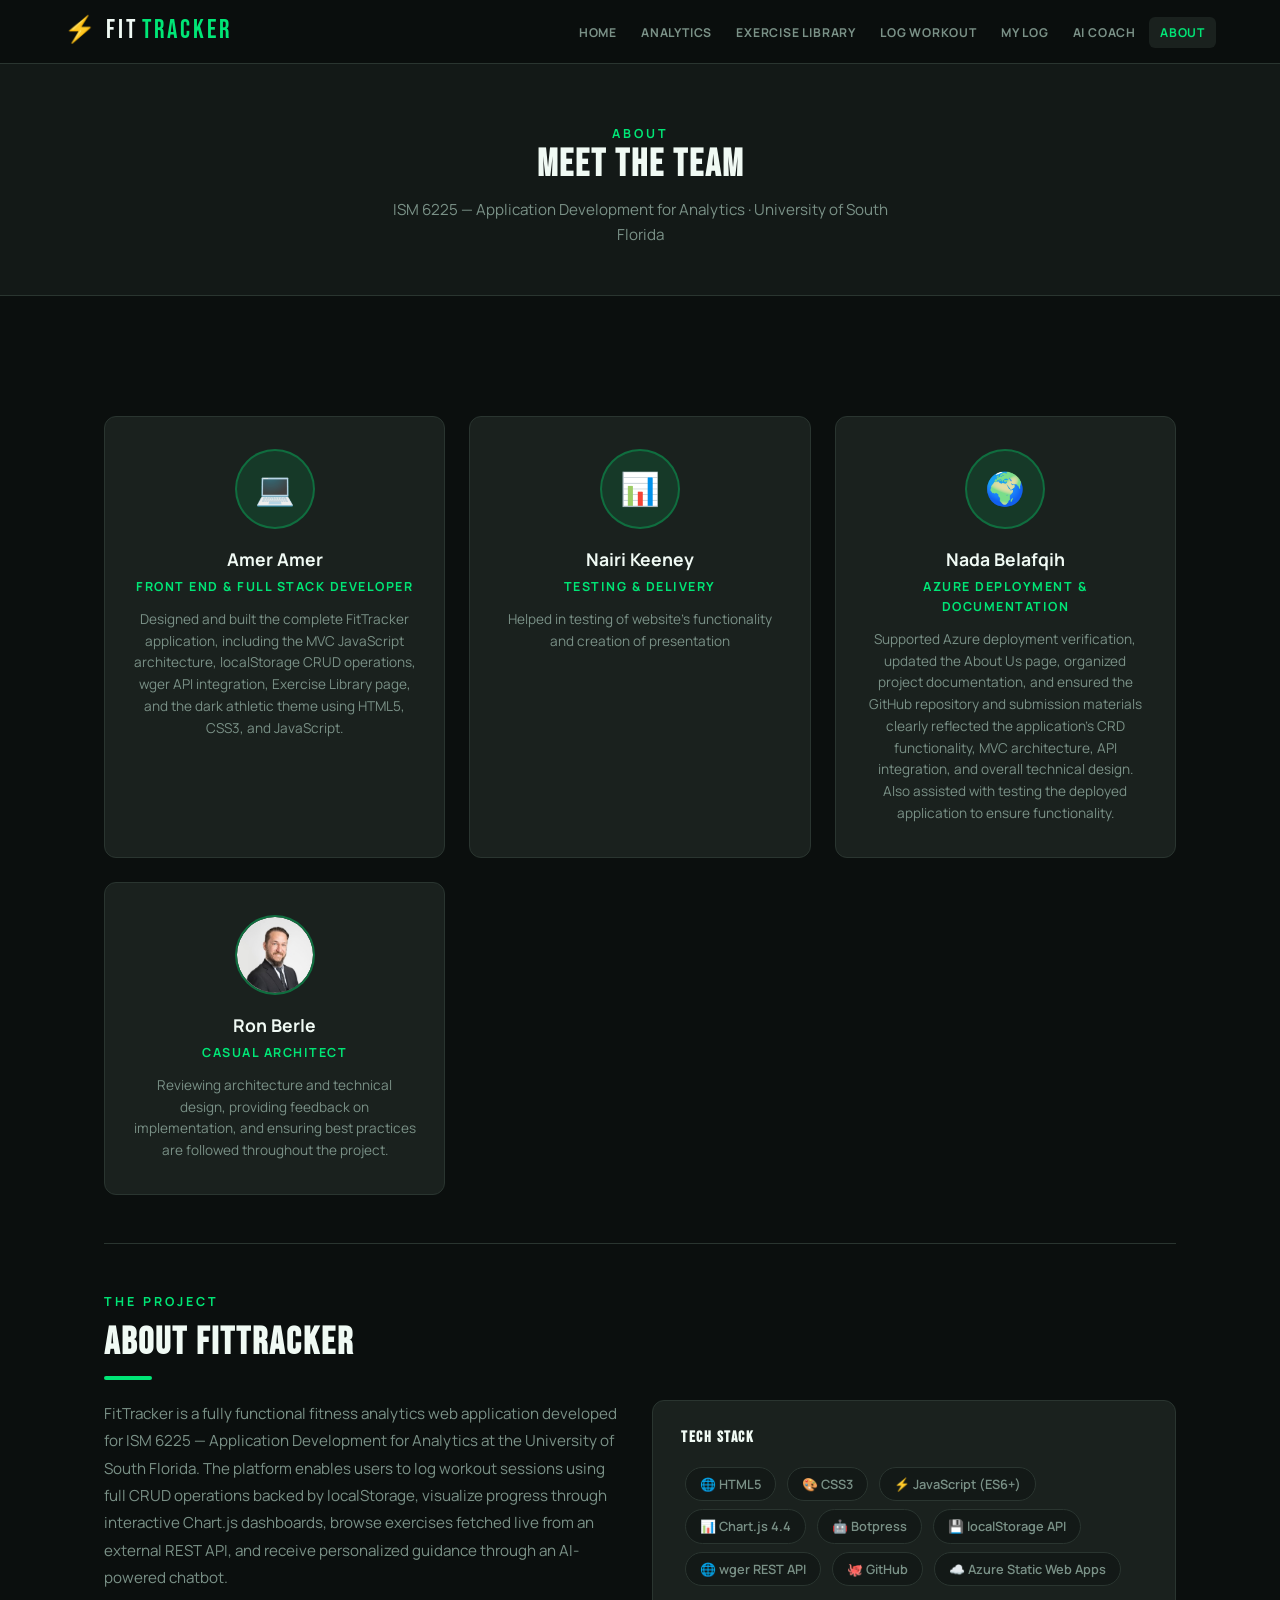
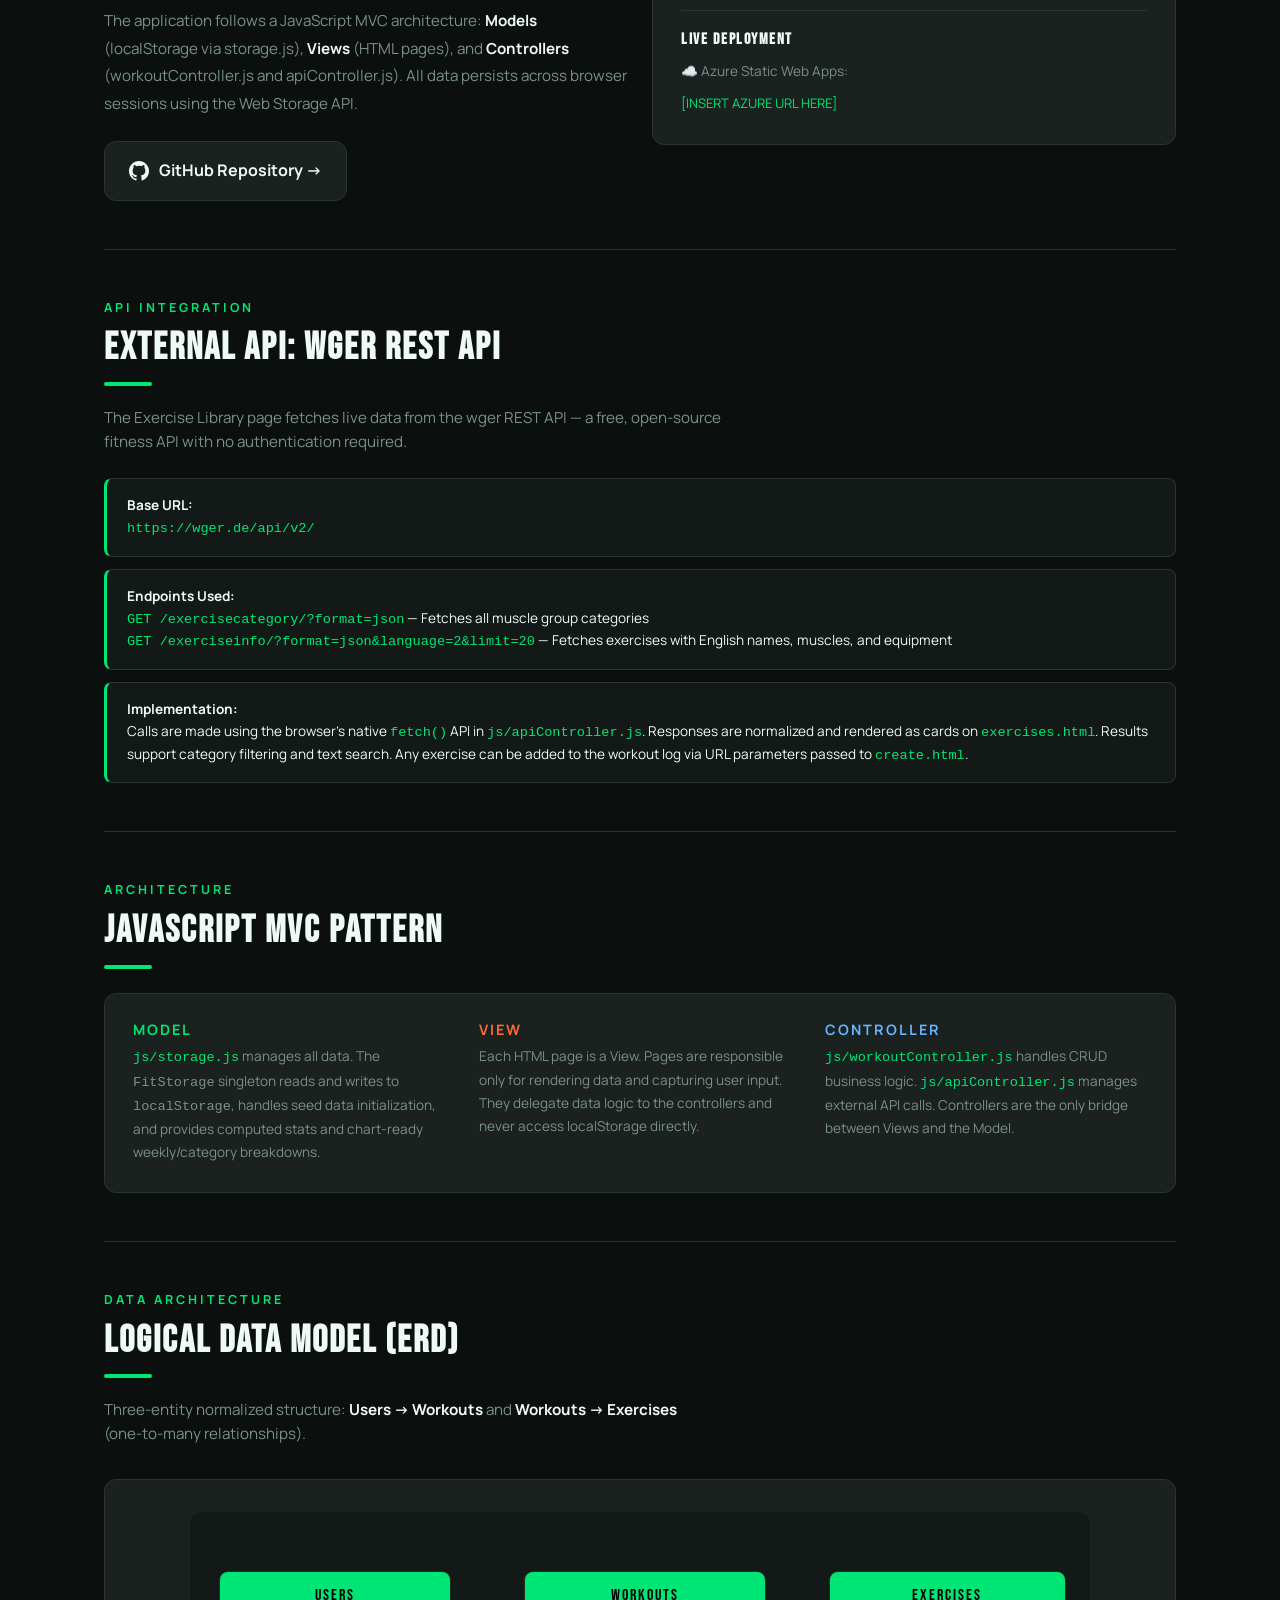
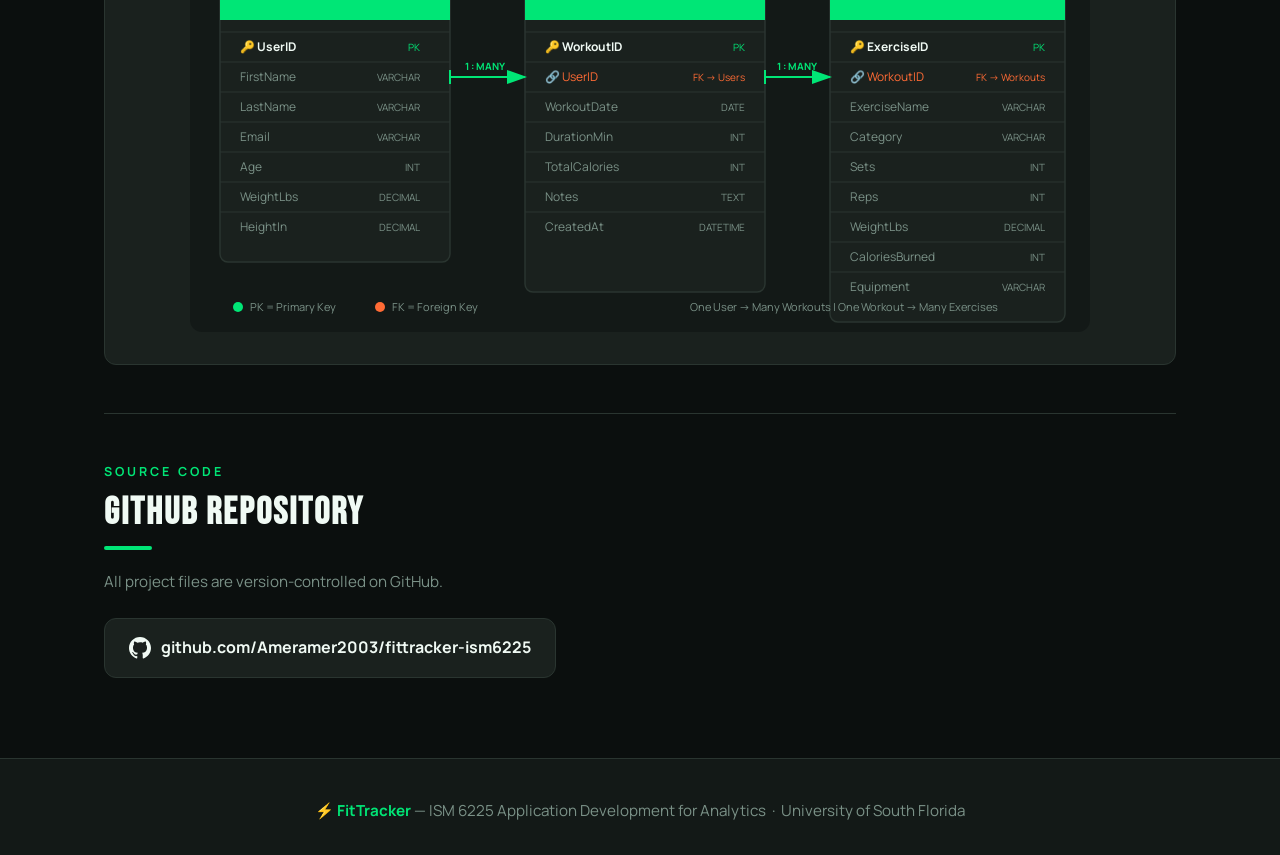
==== fittracker-final/about.html @ ed1be9b3 "Updated team member name and role in About" ====
<!DOCTYPE html>
<html lang="en">
<head>
  <meta charset="UTF-8" />
  <meta name="viewport" content="width=device-width, initial-scale=1.0" />
  <title>FitTracker &#8212; About Us</title>
  <link rel="stylesheet" href="styles.css" />
  <style>
    .team-grid {
      display: grid; grid-template-columns: repeat(auto-fit, minmax(260px, 1fr));
      gap: 24px; margin-top: 40px;
    }
    .team-card {
      background: var(--card); border: 1px solid var(--border);
      border-radius: var(--radius); padding: 32px 28px; text-align: center; transition: all .25s;
    }
    .team-card:hover { border-color: var(--green-dim); transform: translateY(-4px); box-shadow: var(--glow); }
    .avatar {
      width: 80px; height: 80px; border-radius: 50%;
      background: rgba(0,230,118,.12); border: 2px solid rgba(0,230,118,.3);
      display: flex; align-items: center; justify-content: center;
      font-size: 2rem; margin: 0 auto 16px; overflow: hidden;
    }
    .avatar img {
      width: 100%; height: 100%; object-fit: cover; border-radius: 50%;
    }
    .team-name  { color: var(--white); font-size: 1.1rem; margin-bottom: 4px; font-family: 'Manrope', sans-serif; font-weight: 700; }
    .team-role  { color: var(--green); font-size: 0.78rem; font-weight: 700; letter-spacing: 1.5px; text-transform: uppercase; margin-bottom: 12px; }
    .team-contrib { font-size: 0.85rem; line-height: 1.6; }
    .erd-wrapper {
      background: var(--card); border: 1px solid var(--border);
      border-radius: var(--radius); padding: 32px; overflow-x: auto;
    }
    .tech-chip {
      display: inline-flex; align-items: center; gap: 6px;
      padding: 6px 14px; border-radius: 999px;
      background: var(--bg2); border: 1px solid var(--border);
      font-size: 0.8rem; font-weight: 600; color: var(--muted); margin: 4px;
    }
    .gh-link {
      display: inline-flex; align-items: center; gap: 10px;
      background: var(--card); border: 1px solid var(--border);
      border-radius: var(--radius); padding: 16px 24px;
      color: var(--white); font-weight: 700; transition: all .25s;
    }
    .gh-link:hover { border-color: var(--green); color: var(--green); box-shadow: var(--glow); }
    .api-box {
      background: var(--bg2); border: 1px solid var(--border);
      border-left: 3px solid var(--green); border-radius: 8px; padding: 16px 20px;
      margin-bottom: 12px; font-size: 0.85rem;
    }
    .api-box code { color: var(--green); font-family: monospace; }
  </style>
</head>
<body>

<nav class="navbar">
  <a class="nav-brand" href="index.html">&#9889; FIT<span>TRACKER</span></a>
  <button class="hamburger" onclick="toggleNav()" aria-label="Menu">
    <span></span><span></span><span></span>
  </button>
  <ul class="nav-links" id="nav-links">
    <li><a href="index.html">Home</a></li>
    <li><a href="visualizations.html">Analytics</a></li>
    <li><a href="exercises.html">Exercise Library</a></li>
    <li><a href="create.html">Log Workout</a></li>
    <li><a href="read.html">My Log</a></li>
    <li><a href="mybot.html">AI Coach</a></li>
    <li><a href="about.html" class="active">About</a></li>
  </ul>
</nav>

<div class="page-header">
  <p class="section-tag">About</p>
  <h2>Meet the Team</h2>
  <p>ISM 6225 &#8212; Application Development for Analytics &#183; University of South Florida</p>
</div>

<div class="section">

  <!-- ========== TEAM MEMBERS ========== -->
  <!-- UPDATE THESE WITH YOUR REAL TEAM MEMBER NAMES AND ROLES -->
  <div class="team-grid">

    <div class="team-card">
      <div class="avatar">&#128187;</div>
      <div class="team-name">Amer Amer</div>
      <div class="team-role">Front End & Full Stack Developer</div>
      <p class="team-contrib">Designed and built the complete FitTracker application, including the MVC JavaScript architecture, localStorage CRUD operations, wger API integration, Exercise Library page, and the dark athletic theme using HTML5, CSS3, and JavaScript.</p>
    </div>

    <!-- TEAMMATE 2 -- Update name, role, and contribution below -->
    <div class="team-card">
      <div class="avatar">&#128202;</div>
      <div class="team-name">Nairi Keeney</div>
      <div class="team-role">Testing & Delivery</div>
      <p class="team-contrib">Helped in testing of website's functionality and creation of presentation</p>
    </div>

    <!-- TEAMMATE 3 -- Update name, role, and contribution below -->
    <div class="team-card">
      <div class="avatar">&#127757;</div>
      <div class="team-name">Nada Belafqih</div>
      <div class="team-role">Azure Deployment & Documentation</div>
      <p class="team-contrib">Supported Azure deployment verification, updated the About Us page, organized project documentation, and ensured the GitHub repository and submission materials clearly reflected the application's CRD functionality, MVC architecture, API integration, and overall technical design. Also assisted with testing the deployed application to ensure functionality. </p>
    </div>

    <!-- TEAMMATE 4 -- Update name, role, and contribution below -->
    <div class="team-card">
      <div class="avatar"><img src="./images/Ron Profile Pic.jpg" alt="Ron Berle"></div>
      <div class="team-name">Ron Berle</div>
      <div class="team-role">Casual Architect</div>
      <p class="team-contrib">Reviewing architecture and technical design, providing feedback on implementation, and ensuring best practices are followed throughout the project.</p>
    </div>

  </div>

  <hr class="divider" />

  <!-- ========== ABOUT THE PROJECT ========== -->
  <p class="section-tag">The Project</p>
  <h2>About FitTracker</h2>
  <span class="accent-bar"></span>

  <div class="grid-2" style="margin-top:8px;">
    <div>
      <p style="font-size:0.95rem; line-height:1.8; margin-bottom:16px;">
        FitTracker is a fully functional fitness analytics web application developed for ISM 6225 &#8212; Application Development for Analytics at the University of South Florida. The platform enables users to log workout sessions using full CRUD operations backed by localStorage, visualize progress through interactive Chart.js dashboards, browse exercises fetched live from an external REST API, and receive personalized guidance through an AI-powered chatbot.
      </p>
      <p style="font-size:0.95rem; line-height:1.8; margin-bottom:24px;">
        The application follows a JavaScript MVC architecture: <strong style="color:var(--white);">Models</strong> (localStorage via storage.js), <strong style="color:var(--white);">Views</strong> (HTML pages), and <strong style="color:var(--white);">Controllers</strong> (workoutController.js and apiController.js). All data persists across browser sessions using the Web Storage API.
      </p>
      <a href="https://github.com/Ameramer2003/fittracker-ism6225.git" target="_blank" class="gh-link">
        <svg width="20" height="20" fill="currentColor" viewBox="0 0 24 24"><path d="M12 0C5.37 0 0 5.37 0 12c0 5.3 3.438 9.8 8.205 11.387.6.113.82-.258.82-.577 0-.285-.01-1.04-.015-2.04-3.338.726-4.042-1.61-4.042-1.61-.546-1.387-1.333-1.756-1.333-1.756-1.09-.745.083-.729.083-.729 1.205.085 1.84 1.237 1.84 1.237 1.07 1.834 2.807 1.304 3.492.997.108-.775.418-1.305.762-1.604-2.665-.305-5.467-1.334-5.467-5.93 0-1.31.468-2.382 1.236-3.222-.124-.303-.536-1.524.117-3.176 0 0 1.008-.322 3.3 1.23A11.51 11.51 0 0 1 12 5.803c1.02.005 2.047.138 3.006.404 2.29-1.552 3.297-1.23 3.297-1.23.655 1.652.243 2.873.12 3.176.77.84 1.233 1.912 1.233 3.222 0 4.61-2.807 5.624-5.479 5.921.43.372.823 1.102.823 2.222 0 1.604-.015 2.896-.015 3.286 0 .319.216.694.825.576C20.565 21.797 24 17.298 24 12c0-6.63-5.37-12-12-12z"/></svg>
        GitHub Repository &#8594;
      </a>
    </div>
    <div>
      <div class="card">
        <h3 style="color:var(--white); font-size:1rem; margin-bottom:16px;">Tech Stack</h3>
        <div>
          <span class="tech-chip">&#127760; HTML5</span>
          <span class="tech-chip">&#127912; CSS3</span>
          <span class="tech-chip">&#9889; JavaScript (ES6+)</span>
          <span class="tech-chip">&#128202; Chart.js 4.4</span>
          <span class="tech-chip">&#129302; Botpress</span>
          <span class="tech-chip">&#128190; localStorage API</span>
          <span class="tech-chip">&#127760; wger REST API</span>
          <span class="tech-chip">&#128025; GitHub</span>
          <span class="tech-chip">&#9729;&#65039; Azure Static Web Apps</span>
        </div>
        <hr class="divider" style="margin:20px 0;" />
        <h3 style="color:var(--white); font-size:1rem; margin-bottom:12px;">Live Deployment</h3>
        <!-- UPDATE this URL once deployed to Azure -->
        <p style="font-size:0.85rem; margin-bottom:8px;">&#9729;&#65039; Azure Static Web Apps:</p>
        <a href="#" style="font-size:0.82rem; color:var(--green);">[INSERT AZURE URL HERE]</a>
      </div>
    </div>
  </div>

  <hr class="divider" />

  <!-- ========== API INTEGRATION ========== -->
  <p class="section-tag">API Integration</p>
  <h2>External API: wger REST API</h2>
  <span class="accent-bar"></span>
  <p style="margin-bottom:24px; max-width:640px;">The Exercise Library page fetches live data from the wger REST API &#8212; a free, open-source fitness API with no authentication required.</p>

  <div class="api-box">
    <strong style="color:var(--white);">Base URL:</strong><br>
    <code>https://wger.de/api/v2/</code>
  </div>
  <div class="api-box">
    <strong style="color:var(--white);">Endpoints Used:</strong><br>
    <code>GET /exercisecategory/?format=json</code> &#8212; Fetches all muscle group categories<br>
    <code>GET /exerciseinfo/?format=json&amp;language=2&amp;limit=20</code> &#8212; Fetches exercises with English names, muscles, and equipment
  </div>
  <div class="api-box">
    <strong style="color:var(--white);">Implementation:</strong><br>
    Calls are made using the browser's native <code>fetch()</code> API in <code>js/apiController.js</code>. Responses are normalized and rendered as cards on <code>exercises.html</code>. Results support category filtering and text search. Any exercise can be added to the workout log via URL parameters passed to <code>create.html</code>.
  </div>

  <hr class="divider" />

  <!-- ========== MVC ARCHITECTURE ========== -->
  <p class="section-tag">Architecture</p>
  <h2>JavaScript MVC Pattern</h2>
  <span class="accent-bar"></span>
  <div class="card" style="margin-top:24px;">
    <div class="grid-3">
      <div>
        <h3 style="color:var(--green); font-family:'Manrope',sans-serif; font-size:0.9rem; letter-spacing:2px; margin-bottom:8px;">MODEL</h3>
        <p style="font-size:0.85rem; line-height:1.7;"><code style="color:var(--green);">js/storage.js</code> manages all data. The <code>FitStorage</code> singleton reads and writes to <code>localStorage</code>, handles seed data initialization, and provides computed stats and chart-ready weekly/category breakdowns.</p>
      </div>
      <div>
        <h3 style="color:var(--orange); font-family:'Manrope',sans-serif; font-size:0.9rem; letter-spacing:2px; margin-bottom:8px;">VIEW</h3>
        <p style="font-size:0.85rem; line-height:1.7;">Each HTML page is a View. Pages are responsible only for rendering data and capturing user input. They delegate data logic to the controllers and never access localStorage directly.</p>
      </div>
      <div>
        <h3 style="color:#64b4ff; font-family:'Manrope',sans-serif; font-size:0.9rem; letter-spacing:2px; margin-bottom:8px;">CONTROLLER</h3>
        <p style="font-size:0.85rem; line-height:1.7;"><code style="color:var(--green);">js/workoutController.js</code> handles CRUD business logic. <code style="color:var(--green);">js/apiController.js</code> manages external API calls. Controllers are the only bridge between Views and the Model.</p>
      </div>
    </div>
  </div>

  <hr class="divider" />

  <!-- ========== ERD ========== -->
  <p class="section-tag">Data Architecture</p>
  <h2>Logical Data Model (ERD)</h2>
  <span class="accent-bar"></span>
  <p style="margin-bottom:32px; max-width:600px;">Three-entity normalized structure: <strong style="color:var(--white);">Users &#8594; Workouts</strong> and <strong style="color:var(--white);">Workouts &#8594; Exercises</strong> (one-to-many relationships).</p>

  <div class="erd-wrapper">
    <svg viewBox="0 0 900 420" xmlns="http://www.w3.org/2000/svg" style="width:100%; max-width:900px; display:block; margin:0 auto;">
      <defs>
        <marker id="arrow" markerWidth="10" markerHeight="7" refX="9" refY="3.5" orient="auto">
          <polygon points="0 0, 10 3.5, 0 7" fill="#00e676"/>
        </marker>
      </defs>
      <rect width="900" height="420" fill="#131917" rx="12"/>
      <!-- USERS -->
      <rect x="30" y="60" width="230" height="290" fill="#1a211e" stroke="#2a3530" stroke-width="1.5" rx="8"/>
      <rect x="30" y="60" width="230" height="44" fill="#00e676" rx="8"/>
      <rect x="30" y="96" width="230" height="12" fill="#00e676"/>
      <text x="145" y="88" text-anchor="middle" fill="#000" font-family="'Bebas Neue',sans-serif" font-size="16" letter-spacing="2">USERS</text>
      <line x1="30" y1="120" x2="260" y2="120" stroke="#2a3530" stroke-width="1"/>
      <text x="50" y="139" fill="#f0faf4" font-family="Manrope,sans-serif" font-size="12" font-weight="700">&#128273;  UserID</text>
      <text x="230" y="139" text-anchor="end" fill="#00e676" font-family="Manrope,sans-serif" font-size="10">PK</text>
      <line x1="30" y1="150" x2="260" y2="150" stroke="#2a3530" stroke-width="1"/>
      <text x="50" y="169" fill="#7a9187" font-family="Manrope,sans-serif" font-size="12">FirstName</text>
      <text x="230" y="169" text-anchor="end" fill="#7a9187" font-family="Manrope,sans-serif" font-size="10">VARCHAR</text>
      <line x1="30" y1="180" x2="260" y2="180" stroke="#2a3530" stroke-width="1"/>
      <text x="50" y="199" fill="#7a9187" font-family="Manrope,sans-serif" font-size="12">LastName</text>
      <text x="230" y="199" text-anchor="end" fill="#7a9187" font-family="Manrope,sans-serif" font-size="10">VARCHAR</text>
      <line x1="30" y1="210" x2="260" y2="210" stroke="#2a3530" stroke-width="1"/>
      <text x="50" y="229" fill="#7a9187" font-family="Manrope,sans-serif" font-size="12">Email</text>
      <text x="230" y="229" text-anchor="end" fill="#7a9187" font-family="Manrope,sans-serif" font-size="10">VARCHAR</text>
      <line x1="30" y1="240" x2="260" y2="240" stroke="#2a3530" stroke-width="1"/>
      <text x="50" y="259" fill="#7a9187" font-family="Manrope,sans-serif" font-size="12">Age</text>
      <text x="230" y="259" text-anchor="end" fill="#7a9187" font-family="Manrope,sans-serif" font-size="10">INT</text>
      <line x1="30" y1="270" x2="260" y2="270" stroke="#2a3530" stroke-width="1"/>
      <text x="50" y="289" fill="#7a9187" font-family="Manrope,sans-serif" font-size="12">WeightLbs</text>
      <text x="230" y="289" text-anchor="end" fill="#7a9187" font-family="Manrope,sans-serif" font-size="10">DECIMAL</text>
      <line x1="30" y1="300" x2="260" y2="300" stroke="#2a3530" stroke-width="1"/>
      <text x="50" y="319" fill="#7a9187" font-family="Manrope,sans-serif" font-size="12">HeightIn</text>
      <text x="230" y="319" text-anchor="end" fill="#7a9187" font-family="Manrope,sans-serif" font-size="10">DECIMAL</text>
      <!-- WORKOUTS -->
      <rect x="335" y="60" width="240" height="320" fill="#1a211e" stroke="#2a3530" stroke-width="1.5" rx="8"/>
      <rect x="335" y="60" width="240" height="44" fill="#00e676" rx="8"/>
      <rect x="335" y="96" width="240" height="12" fill="#00e676"/>
      <text x="455" y="88" text-anchor="middle" fill="#000" font-family="'Bebas Neue',sans-serif" font-size="16" letter-spacing="2">WORKOUTS</text>
      <line x1="335" y1="120" x2="575" y2="120" stroke="#2a3530" stroke-width="1"/>
      <text x="355" y="139" fill="#f0faf4" font-family="Manrope,sans-serif" font-size="12" font-weight="700">&#128273;  WorkoutID</text>
      <text x="555" y="139" text-anchor="end" fill="#00e676" font-family="Manrope,sans-serif" font-size="10">PK</text>
      <line x1="335" y1="150" x2="575" y2="150" stroke="#2a3530" stroke-width="1"/>
      <text x="355" y="169" fill="#ff6b35" font-family="Manrope,sans-serif" font-size="12">&#128279;  UserID</text>
      <text x="555" y="169" text-anchor="end" fill="#ff6b35" font-family="Manrope,sans-serif" font-size="10">FK -&gt; Users</text>
      <line x1="335" y1="180" x2="575" y2="180" stroke="#2a3530" stroke-width="1"/>
      <text x="355" y="199" fill="#7a9187" font-family="Manrope,sans-serif" font-size="12">WorkoutDate</text>
      <text x="555" y="199" text-anchor="end" fill="#7a9187" font-family="Manrope,sans-serif" font-size="10">DATE</text>
      <line x1="335" y1="210" x2="575" y2="210" stroke="#2a3530" stroke-width="1"/>
      <text x="355" y="229" fill="#7a9187" font-family="Manrope,sans-serif" font-size="12">DurationMin</text>
      <text x="555" y="229" text-anchor="end" fill="#7a9187" font-family="Manrope,sans-serif" font-size="10">INT</text>
      <line x1="335" y1="240" x2="575" y2="240" stroke="#2a3530" stroke-width="1"/>
      <text x="355" y="259" fill="#7a9187" font-family="Manrope,sans-serif" font-size="12">TotalCalories</text>
      <text x="555" y="259" text-anchor="end" fill="#7a9187" font-family="Manrope,sans-serif" font-size="10">INT</text>
      <line x1="335" y1="270" x2="575" y2="270" stroke="#2a3530" stroke-width="1"/>
      <text x="355" y="289" fill="#7a9187" font-family="Manrope,sans-serif" font-size="12">Notes</text>
      <text x="555" y="289" text-anchor="end" fill="#7a9187" font-family="Manrope,sans-serif" font-size="10">TEXT</text>
      <line x1="335" y1="300" x2="575" y2="300" stroke="#2a3530" stroke-width="1"/>
      <text x="355" y="319" fill="#7a9187" font-family="Manrope,sans-serif" font-size="12">CreatedAt</text>
      <text x="555" y="319" text-anchor="end" fill="#7a9187" font-family="Manrope,sans-serif" font-size="10">DATETIME</text>
      <!-- EXERCISES -->
      <rect x="640" y="60" width="235" height="350" fill="#1a211e" stroke="#2a3530" stroke-width="1.5" rx="8"/>
      <rect x="640" y="60" width="235" height="44" fill="#00e676" rx="8"/>
      <rect x="640" y="96" width="235" height="12" fill="#00e676"/>
      <text x="757" y="88" text-anchor="middle" fill="#000" font-family="'Bebas Neue',sans-serif" font-size="16" letter-spacing="2">EXERCISES</text>
      <line x1="640" y1="120" x2="875" y2="120" stroke="#2a3530" stroke-width="1"/>
      <text x="660" y="139" fill="#f0faf4" font-family="Manrope,sans-serif" font-size="12" font-weight="700">&#128273;  ExerciseID</text>
      <text x="855" y="139" text-anchor="end" fill="#00e676" font-family="Manrope,sans-serif" font-size="10">PK</text>
      <line x1="640" y1="150" x2="875" y2="150" stroke="#2a3530" stroke-width="1"/>
      <text x="660" y="169" fill="#ff6b35" font-family="Manrope,sans-serif" font-size="12">&#128279;  WorkoutID</text>
      <text x="855" y="169" text-anchor="end" fill="#ff6b35" font-family="Manrope,sans-serif" font-size="10">FK -&gt; Workouts</text>
      <line x1="640" y1="180" x2="875" y2="180" stroke="#2a3530" stroke-width="1"/>
      <text x="660" y="199" fill="#7a9187" font-family="Manrope,sans-serif" font-size="12">ExerciseName</text>
      <text x="855" y="199" text-anchor="end" fill="#7a9187" font-family="Manrope,sans-serif" font-size="10">VARCHAR</text>
      <line x1="640" y1="210" x2="875" y2="210" stroke="#2a3530" stroke-width="1"/>
      <text x="660" y="229" fill="#7a9187" font-family="Manrope,sans-serif" font-size="12">Category</text>
      <text x="855" y="229" text-anchor="end" fill="#7a9187" font-family="Manrope,sans-serif" font-size="10">VARCHAR</text>
      <line x1="640" y1="240" x2="875" y2="240" stroke="#2a3530" stroke-width="1"/>
      <text x="660" y="259" fill="#7a9187" font-family="Manrope,sans-serif" font-size="12">Sets</text>
      <text x="855" y="259" text-anchor="end" fill="#7a9187" font-family="Manrope,sans-serif" font-size="10">INT</text>
      <line x1="640" y1="270" x2="875" y2="270" stroke="#2a3530" stroke-width="1"/>
      <text x="660" y="289" fill="#7a9187" font-family="Manrope,sans-serif" font-size="12">Reps</text>
      <text x="855" y="289" text-anchor="end" fill="#7a9187" font-family="Manrope,sans-serif" font-size="10">INT</text>
      <line x1="640" y1="300" x2="875" y2="300" stroke="#2a3530" stroke-width="1"/>
      <text x="660" y="319" fill="#7a9187" font-family="Manrope,sans-serif" font-size="12">WeightLbs</text>
      <text x="855" y="319" text-anchor="end" fill="#7a9187" font-family="Manrope,sans-serif" font-size="10">DECIMAL</text>
      <line x1="640" y1="330" x2="875" y2="330" stroke="#2a3530" stroke-width="1"/>
      <text x="660" y="349" fill="#7a9187" font-family="Manrope,sans-serif" font-size="12">CaloriesBurned</text>
      <text x="855" y="349" text-anchor="end" fill="#7a9187" font-family="Manrope,sans-serif" font-size="10">INT</text>
      <line x1="640" y1="360" x2="875" y2="360" stroke="#2a3530" stroke-width="1"/>
      <text x="660" y="379" fill="#7a9187" font-family="Manrope,sans-serif" font-size="12">Equipment</text>
      <text x="855" y="379" text-anchor="end" fill="#7a9187" font-family="Manrope,sans-serif" font-size="10">VARCHAR</text>
      <!-- Relationship arrows -->
      <line x1="260" y1="165" x2="335" y2="165" stroke="#00e676" stroke-width="2" marker-end="url(#arrow)"/>
      <line x1="260" y1="158" x2="260" y2="172" stroke="#00e676" stroke-width="2"/>
      <text x="295" y="158" text-anchor="middle" fill="#00e676" font-family="Manrope,sans-serif" font-size="10" font-weight="700">1 : MANY</text>
      <line x1="575" y1="165" x2="640" y2="165" stroke="#00e676" stroke-width="2" marker-end="url(#arrow)"/>
      <line x1="575" y1="158" x2="575" y2="172" stroke="#00e676" stroke-width="2"/>
      <text x="607" y="158" text-anchor="middle" fill="#00e676" font-family="Manrope,sans-serif" font-size="10" font-weight="700">1 : MANY</text>
      <!-- Legend -->
      <circle cx="48" cy="395" r="5" fill="#00e676"/>
      <text x="60" y="399" fill="#7a9187" font-family="Manrope,sans-serif" font-size="11">PK = Primary Key</text>
      <circle cx="190" cy="395" r="5" fill="#ff6b35"/>
      <text x="202" y="399" fill="#7a9187" font-family="Manrope,sans-serif" font-size="11">FK = Foreign Key</text>
      <text x="500" y="399" fill="#7a9187" font-family="Manrope,sans-serif" font-size="11">One User -&gt; Many Workouts | One Workout -&gt; Many Exercises</text>
    </svg>
  </div>

  <hr class="divider" />

  <!-- ========== GITHUB ========== -->
  <p class="section-tag">Source Code</p>
  <h2>GitHub Repository</h2>
  <span class="accent-bar"></span>
  <p style="margin-bottom:24px;">All project files are version-controlled on GitHub.</p>
  <a href="https://github.com/Ameramer2003/fittracker-ism6225.git" target="_blank" class="gh-link">
    <svg width="22" height="22" fill="currentColor" viewBox="0 0 24 24"><path d="M12 0C5.37 0 0 5.37 0 12c0 5.3 3.438 9.8 8.205 11.387.6.113.82-.258.82-.577 0-.285-.01-1.04-.015-2.04-3.338.726-4.042-1.61-4.042-1.61-.546-1.387-1.333-1.756-1.333-1.756-1.09-.745.083-.729.083-.729 1.205.085 1.84 1.237 1.84 1.237 1.07 1.834 2.807 1.304 3.492.997.108-.775.418-1.305.762-1.604-2.665-.305-5.467-1.334-5.467-5.93 0-1.31.468-2.382 1.236-3.222-.124-.303-.536-1.524.117-3.176 0 0 1.008-.322 3.3 1.23A11.51 11.51 0 0 1 12 5.803c1.02.005 2.047.138 3.006.404 2.29-1.552 3.297-1.23 3.297-1.23.655 1.652.243 2.873.12 3.176.77.84 1.233 1.912 1.233 3.222 0 4.61-2.807 5.624-5.479 5.921.43.372.823 1.102.823 2.222 0 1.604-.015 2.896-.015 3.286 0 .319.216.694.825.576C20.565 21.797 24 17.298 24 12c0-6.63-5.37-12-12-12z"/></svg>
    github.com/Ameramer2003/fittracker-ism6225
  </a>

</div>

<footer>
  <p>&#9889; <strong>FitTracker</strong> &#8212; ISM 6225 Application Development for Analytics &nbsp;&#183;&nbsp; University of South Florida</p>
</footer>

<script>
  function toggleNav() { document.getElementById('nav-links').classList.toggle('open'); }
</script>
</body>
</html>
---- fittracker-final/styles.css ----
/* ============================================
   FitTracker — ISM 6225 Look & Feel Project
   Theme: Dark Athletic / High-Performance
   Fonts: Bebas Neue (headings) + Manrope (body)
   ============================================ */

@import url('https://fonts.googleapis.com/css2?family=Bebas+Neue&family=Manrope:wght@400;500;600;700&display=swap');

/* ---- CSS Variables ---- */
:root {
  --bg:        #0b0f0e;
  --bg2:       #131917;
  --card:      #1a211e;
  --border:    #2a3530;
  --green:     #00e676;
  --green-dim: #00b85a;
  --orange:    #ff6b35;
  --white:     #f0faf4;
  --muted:     #7a9187;
  --danger:    #ff4d4d;

  --radius: 12px;
  --shadow: 0 8px 32px rgba(0,0,0,0.5);
  --glow:   0 0 20px rgba(0,230,118,0.15);
}

/* ---- Reset & Base ---- */
*, *::before, *::after { box-sizing: border-box; margin: 0; padding: 0; }

html { scroll-behavior: smooth; }

body {
  font-family: 'Manrope', sans-serif;
  background: var(--bg);
  color: var(--white);
  min-height: 100vh;
  line-height: 1.6;
  overflow-x: hidden;
}

/* ---- Typography ---- */
h1, h2, h3, h4, .display {
  font-family: 'Bebas Neue', sans-serif;
  letter-spacing: 2px;
  line-height: 1.1;
}

h1 { font-size: clamp(2.4rem, 5vw, 4rem); }
h2 { font-size: clamp(1.8rem, 3vw, 2.8rem); }
h3 { font-size: 1.4rem; letter-spacing: 1.5px; }

p { color: var(--muted); font-size: 0.95rem; }

a { color: var(--green); text-decoration: none; transition: color .2s; }
a:hover { color: #fff; }

/* ---- Navbar ---- */
.navbar {
  position: sticky;
  top: 0;
  z-index: 1000;
  background: rgba(11,15,14,0.92);
  backdrop-filter: blur(16px);
  border-bottom: 1px solid var(--border);
  padding: 0 5%;
  display: flex;
  align-items: center;
  justify-content: space-between;
  height: 64px;
}

.nav-brand {
  font-family: 'Bebas Neue', sans-serif;
  font-size: 1.6rem;
  letter-spacing: 3px;
  color: var(--white);
  display: flex;
  align-items: center;
  gap: 4px;
  white-space: nowrap;
  flex-shrink: 0;
}

.nav-brand span { color: var(--green); }

.nav-links {
  display: flex;
  gap: 2px;
  list-style: none;
  align-items: center;
  flex-wrap: nowrap;
}

.nav-links a {
  color: var(--muted);
  font-size: 0.76rem;
  font-weight: 700;
  letter-spacing: 0.8px;
  text-transform: uppercase;
  padding: 7px 11px;
  border-radius: 6px;
  transition: all .2s;
  white-space: nowrap;
}

.nav-links a:hover,
.nav-links a.active {
  color: var(--white);
  background: var(--card);
}

.nav-links a.active { color: var(--green); }

.hamburger {
  display: none;
  background: none;
  border: none;
  cursor: pointer;
  flex-direction: column;
  gap: 5px;
  padding: 4px;
}
.hamburger span {
  display: block;
  width: 24px;
  height: 2px;
  background: var(--white);
  border-radius: 2px;
  transition: all .3s;
}

/* ---- Buttons ---- */
.btn {
  display: inline-flex;
  align-items: center;
  gap: 8px;
  padding: 12px 24px;
  border-radius: var(--radius);
  font-family: 'Manrope', sans-serif;
  font-weight: 700;
  font-size: 0.88rem;
  letter-spacing: 0.5px;
  cursor: pointer;
  border: none;
  transition: all .25s;
  text-decoration: none;
}

.btn-primary {
  background: var(--green);
  color: #000;
}
.btn-primary:hover {
  background: #fff;
  color: #000;
  transform: translateY(-2px);
  box-shadow: var(--glow);
}

.btn-outline {
  background: transparent;
  color: var(--green);
  border: 1.5px solid var(--green);
}
.btn-outline:hover {
  background: var(--green);
  color: #000;
  transform: translateY(-2px);
}

.btn-danger {
  background: var(--danger);
  color: #fff;
}
.btn-danger:hover {
  background: #cc0000;
  transform: translateY(-2px);
}

.btn-orange {
  background: var(--orange);
  color: #fff;
}
.btn-orange:hover {
  background: #e5501a;
  transform: translateY(-2px);
}

/* ---- Cards ---- */
.card {
  background: var(--card);
  border: 1px solid var(--border);
  border-radius: var(--radius);
  padding: 28px;
  transition: border-color .2s, box-shadow .2s;
}
.card:hover {
  border-color: var(--green-dim);
  box-shadow: var(--glow);
}

/* ---- Pill / Badge ---- */
.pill {
  display: inline-block;
  padding: 4px 12px;
  border-radius: 999px;
  font-size: 0.75rem;
  font-weight: 700;
  letter-spacing: 0.5px;
  text-transform: uppercase;
}
.pill-green  { background: rgba(0,230,118,.15); color: var(--green); }
.pill-orange { background: rgba(255,107,53,.15); color: var(--orange); }
.pill-red    { background: rgba(255,77,77,.15);  color: var(--danger); }

/* ---- Section / Layout ---- */
.section {
  padding: 80px 5%;
  max-width: 1200px;
  margin: 0 auto;
}

.section-sm {
  padding: 50px 5%;
  max-width: 1200px;
  margin: 0 auto;
}

.section-tag {
  color: var(--green);
  font-size: 0.78rem;
  font-weight: 700;
  letter-spacing: 3px;
  text-transform: uppercase;
  margin-bottom: 10px;
}

.grid-2 { display: grid; grid-template-columns: repeat(auto-fit, minmax(280px, 1fr)); gap: 24px; }
.grid-3 { display: grid; grid-template-columns: repeat(auto-fit, minmax(260px, 1fr)); gap: 24px; }
.grid-4 { display: grid; grid-template-columns: repeat(auto-fit, minmax(200px, 1fr)); gap: 20px; }

/* ---- Divider ---- */
.divider {
  border: none;
  border-top: 1px solid var(--border);
  margin: 48px 0;
}

/* ---- Stat Box ---- */
.stat-box {
  text-align: center;
  padding: 28px 20px;
}
.stat-num {
  font-family: 'Bebas Neue', sans-serif;
  font-size: 3.2rem;
  letter-spacing: 2px;
  color: var(--green);
  line-height: 1;
}
.stat-label {
  font-size: 0.8rem;
  font-weight: 600;
  letter-spacing: 1.5px;
  text-transform: uppercase;
  color: var(--muted);
  margin-top: 6px;
}

/* ---- Table ---- */
.data-table {
  width: 100%;
  border-collapse: collapse;
  font-size: 0.88rem;
}
.data-table th {
  text-align: left;
  padding: 14px 16px;
  color: var(--green);
  font-size: 0.72rem;
  letter-spacing: 2px;
  text-transform: uppercase;
  border-bottom: 1px solid var(--border);
  white-space: nowrap;
}
.data-table td {
  padding: 14px 16px;
  border-bottom: 1px solid var(--border);
  color: var(--white);
  vertical-align: middle;
}
.data-table tr:hover td { background: rgba(0,230,118,0.04); }
.data-table tr:last-child td { border-bottom: none; }

/* ---- Form Elements ---- */
.form-group { margin-bottom: 20px; }
.form-label {
  display: block;
  font-size: 0.8rem;
  font-weight: 700;
  letter-spacing: 1px;
  text-transform: uppercase;
  color: var(--muted);
  margin-bottom: 8px;
}
.form-control {
  width: 100%;
  padding: 12px 16px;
  background: var(--bg2);
  border: 1px solid var(--border);
  border-radius: 8px;
  color: var(--white);
  font-family: 'Manrope', sans-serif;
  font-size: 0.92rem;
  transition: border-color .2s;
  outline: none;
}
.form-control:focus {
  border-color: var(--green);
  box-shadow: 0 0 0 3px rgba(0,230,118,0.08);
}
select.form-control option { background: var(--bg2); }

/* ---- Page Header ---- */
.page-header {
  background: var(--bg2);
  border-bottom: 1px solid var(--border);
  padding: 48px 5%;
  text-align: center;
}
.page-header p { max-width: 540px; margin: 12px auto 0; }

/* ---- Footer ---- */
footer {
  background: var(--bg2);
  border-top: 1px solid var(--border);
  padding: 40px 5%;
  text-align: center;
  color: var(--muted);
  font-size: 0.82rem;
}
footer strong { color: var(--green); }

/* ---- Accent Bar ---- */
.accent-bar {
  display: block;
  width: 48px;
  height: 4px;
  background: var(--green);
  border-radius: 2px;
  margin: 12px 0 20px;
}

/* ---- Alert Box ---- */
.alert {
  padding: 16px 20px;
  border-radius: var(--radius);
  font-size: 0.9rem;
  display: flex;
  align-items: flex-start;
  gap: 12px;
}
.alert-success { background: rgba(0,230,118,.1); border: 1px solid rgba(0,230,118,.3); color: #b3ffd6; }
.alert-warning { background: rgba(255,107,53,.1); border: 1px solid rgba(255,107,53,.3); color: #ffdcc9; }
.alert-danger  { background: rgba(255,77,77,.1);  border: 1px solid rgba(255,77,77,.3);  color: #ffc5c5; }

/* ---- Responsive ---- */
@media (max-width: 768px) {
  .hamburger { display: flex; }

  .nav-links {
    display: none;
    position: fixed;
    top: 64px;
    left: 0;
    right: 0;
    background: var(--bg2);
    border-bottom: 1px solid var(--border);
    flex-direction: column;
    align-items: stretch;
    padding: 16px 5%;
    gap: 4px;
  }
  .nav-links.open { display: flex; }
  .nav-links a { padding: 12px 16px; font-size: 0.9rem; }

  .section { padding: 50px 5%; }
  h1 { font-size: 2.2rem; }
}

@media (max-width: 480px) {
  .grid-2, .grid-3, .grid-4 { grid-template-columns: 1fr; }
}

/* ============================================
   FitTracker - Exercise Library Extensions
   Added for wger API integration page
   ============================================ */

/* Exercise API cards */
.ex-grid {
  display: grid;
  grid-template-columns: repeat(auto-fill, minmax(280px, 1fr));
  gap: 20px;
  margin-top: 28px;
}
.ex-card {
  background: var(--card);
  border: 1px solid var(--border);
  border-radius: var(--radius);
  padding: 22px;
  display: flex;
  flex-direction: column;
  gap: 10px;
  transition: all .25s;
}
.ex-card:hover {
  border-color: var(--green-dim);
  transform: translateY(-3px);
  box-shadow: var(--glow);
}
.ex-card-name {
  color: var(--white);
  font-size: 1rem;
  font-weight: 700;
  font-family: 'Manrope', sans-serif;
  line-height: 1.3;
}
.ex-card-cat {
  display: inline-block;
  padding: 3px 10px;
  border-radius: 999px;
  background: rgba(0,230,118,.12);
  color: var(--green);
  font-size: 0.72rem;
  font-weight: 700;
  letter-spacing: 1px;
  text-transform: uppercase;
  width: fit-content;
}
.ex-card-meta {
  display: flex;
  flex-direction: column;
  gap: 4px;
}
.ex-meta-row {
  font-size: 0.8rem;
  color: var(--muted);
  display: flex;
  gap: 6px;
}
.ex-meta-row strong { color: var(--white); font-weight: 600; }
.ex-card-desc {
  font-size: 0.82rem;
  color: var(--muted);
  line-height: 1.6;
  flex: 1;
}
.ex-card-footer {
  margin-top: 4px;
  padding-top: 12px;
  border-top: 1px solid var(--border);
}

/* Category filter pills for exercise library */
.cat-filters {
  display: flex;
  flex-wrap: wrap;
  gap: 8px;
  margin-bottom: 28px;
}
.cat-pill {
  padding: 7px 16px;
  border-radius: 999px;
  border: 1px solid var(--border);
  background: var(--card);
  color: var(--muted);
  font-size: 0.8rem;
  font-weight: 600;
  cursor: pointer;
  transition: all .2s;
  font-family: 'Manrope', sans-serif;
}
.cat-pill:hover,
.cat-pill.active {
  border-color: var(--green);
  color: var(--green);
  background: rgba(0,230,118,.08);
}

/* Skeleton loading shimmer */
.skeleton {
  background: linear-gradient(90deg, var(--card) 25%, var(--border) 50%, var(--card) 75%);
  background-size: 200% 100%;
  animation: shimmer 1.5s infinite;
  border-radius: 6px;
}
@keyframes shimmer {
  0%   { background-position: 200% 0; }
  100% { background-position: -200% 0; }
}
.skeleton-card {
  background: var(--card);
  border: 1px solid var(--border);
  border-radius: var(--radius);
  padding: 22px;
  display: flex;
  flex-direction: column;
  gap: 12px;
}

/* Load more button area */
.load-more-wrap {
  text-align: center;
  margin-top: 40px;
}

/* Empty / error state */
.empty-state {
  text-align: center;
  padding: 60px 20px;
  color: var(--muted);
}
.empty-state .big-icon { font-size: 3rem; margin-bottom: 16px; }
.empty-state h3 { color: var(--white); margin-bottom: 8px; font-family: 'Manrope', sans-serif; }

/* pill variants for blue */
.pill-blue { background: rgba(100,180,255,.15); color: #64b4ff; border: 1px solid rgba(100,180,255,.3); }
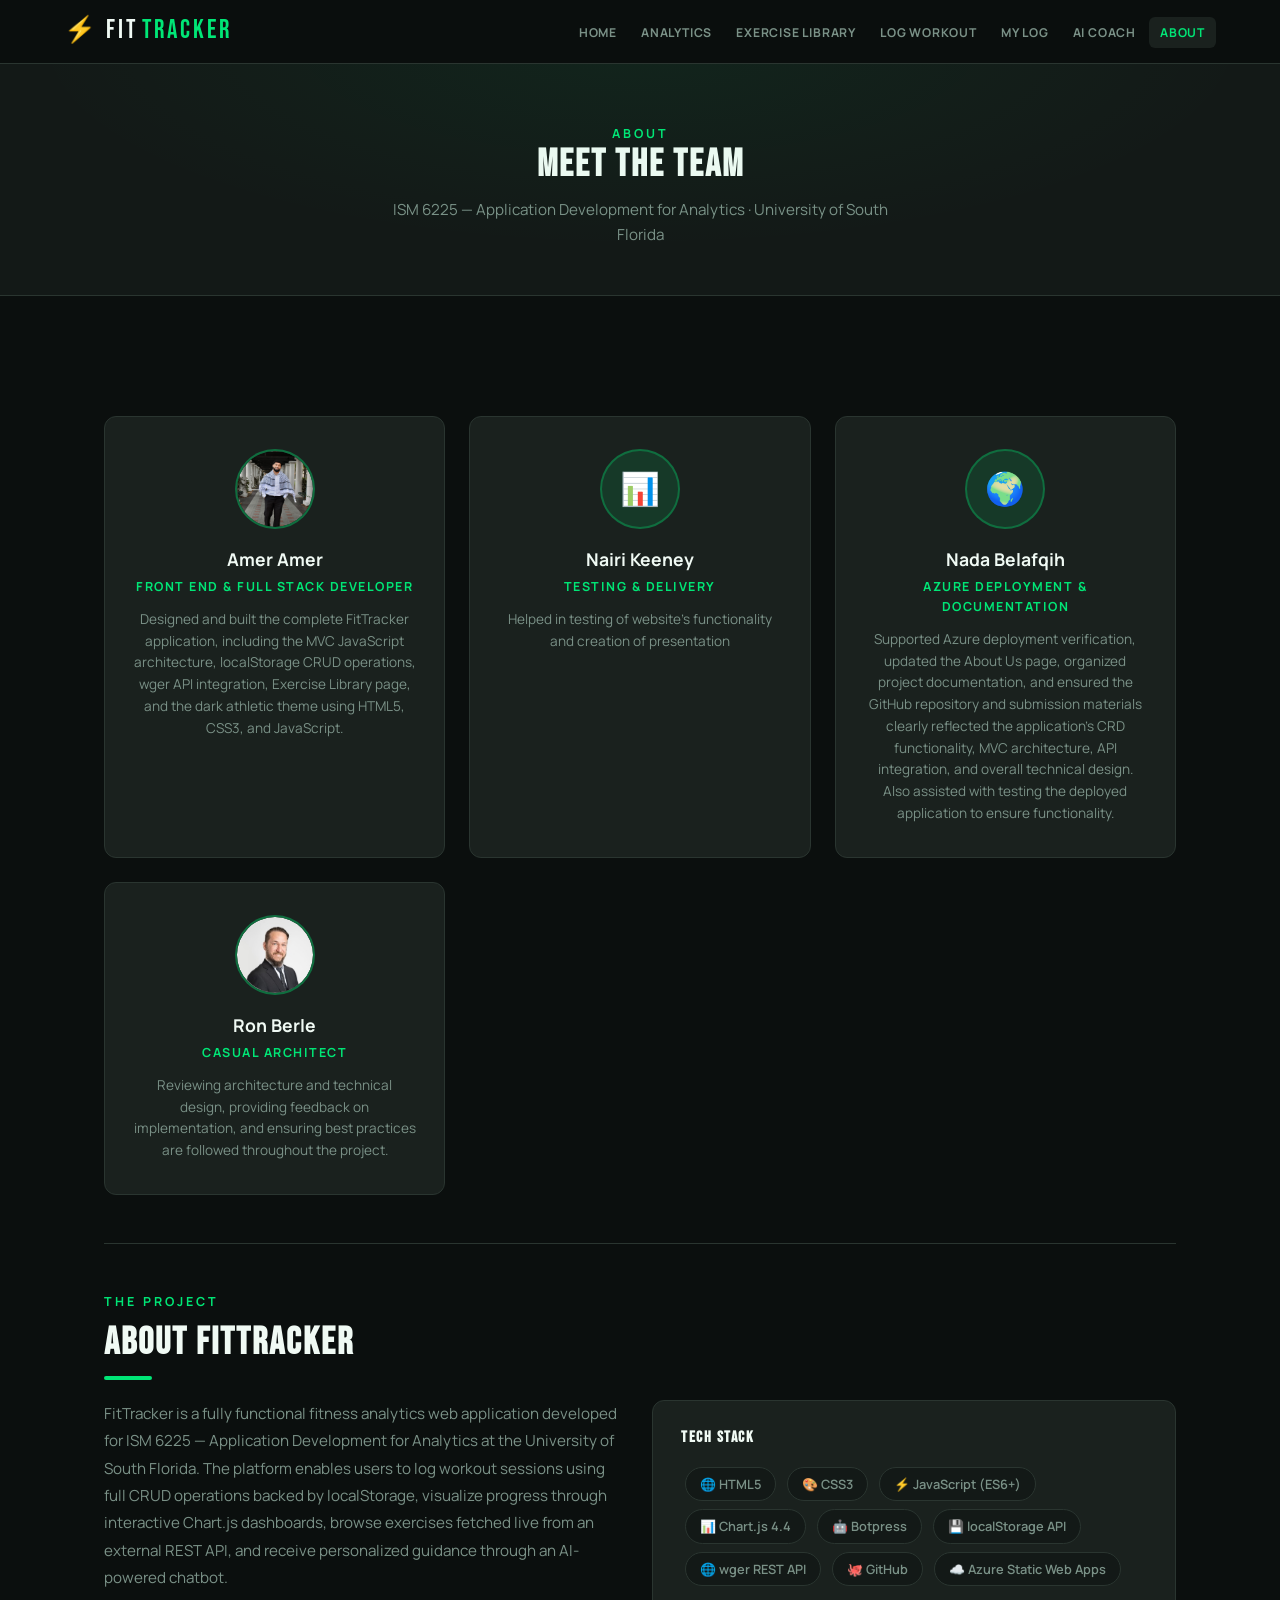
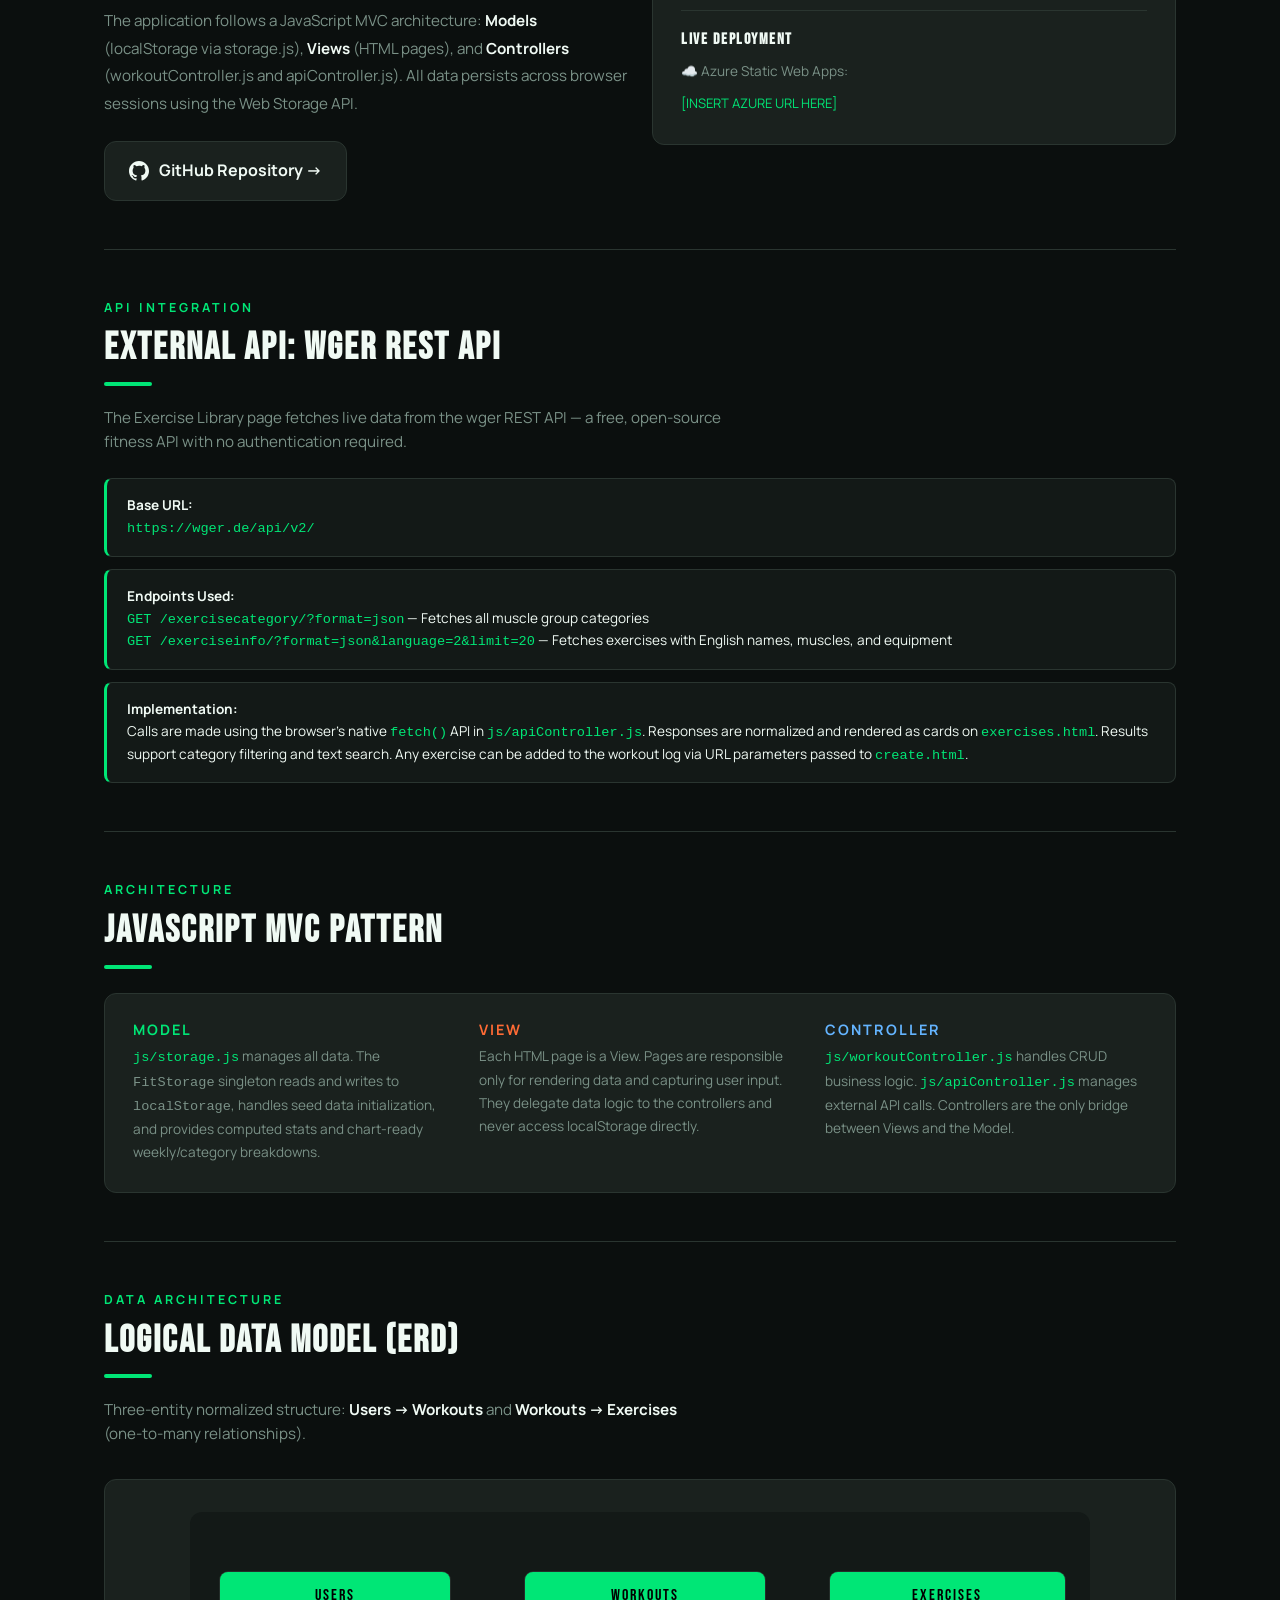
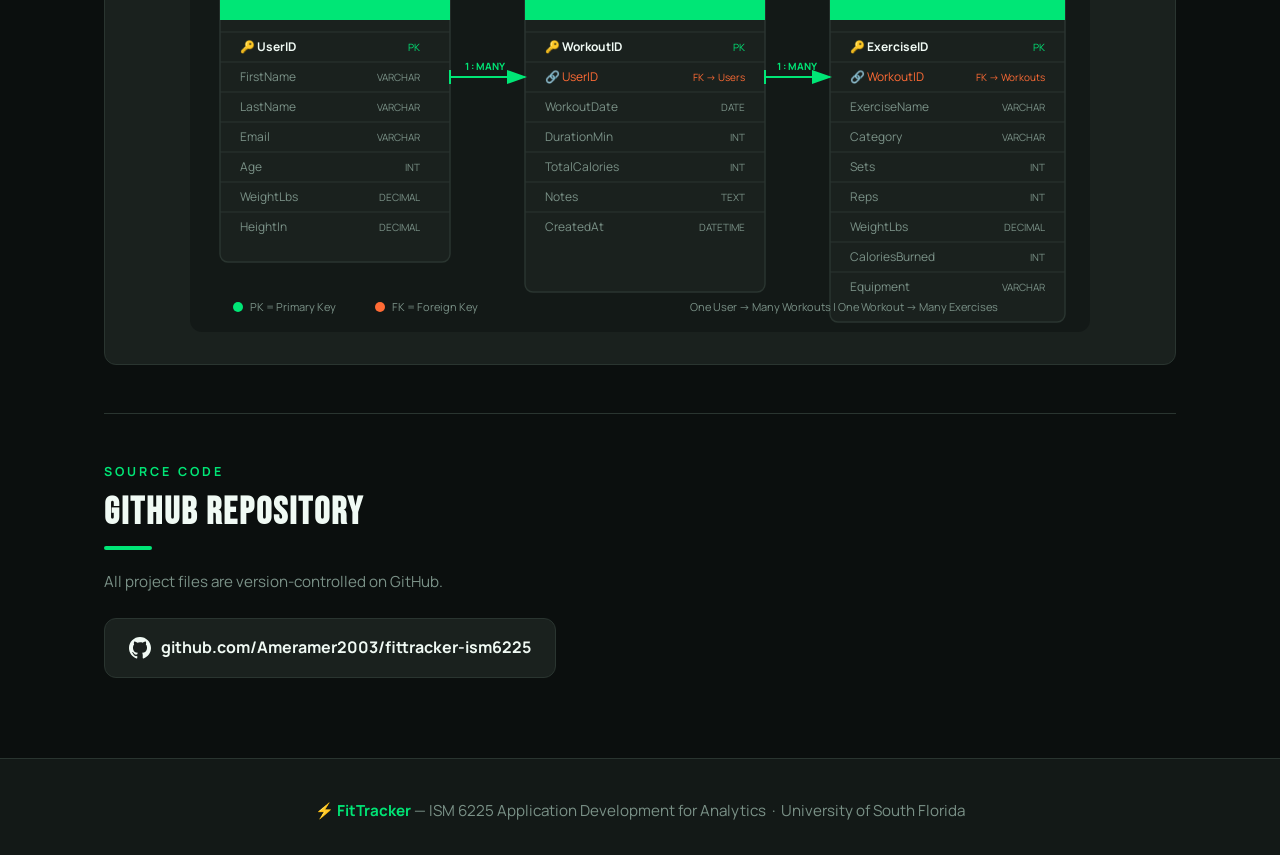
==== commit 88049995: "Added my avatar and an ERD to the project, as well as updated the README and all HTML files to refle" ====
--- a/fittracker-final/about.html
+++ b/fittracker-final/about.html
@@ -83,7 +83,7 @@
   <div class="team-grid">
 
     <div class="team-card">
-      <div class="avatar">&#128187;</div>
+      <div class="avatar"><img src="./images/Amer Profile Pic.jpg" alt="Amer Amer"></div>
       <div class="team-name">Amer Amer</div>
       <div class="team-role">Front End & Full Stack Developer</div>
       <p class="team-contrib">Designed and built the complete FitTracker application, including the MVC JavaScript architecture, localStorage CRUD operations, wger API integration, Exercise Library page, and the dark athletic theme using HTML5, CSS3, and JavaScript.</p>
--- a/fittracker-final/styles.css
+++ b/fittracker-final/styles.css
@@ -526,3 +526,116 @@
 
 /* pill variants for blue */
 .pill-blue { background: rgba(100,180,255,.15); color: #64b4ff; border: 1px solid rgba(100,180,255,.3); }
+
+/* ============================================
+   FitTracker — Visual Polish & UX Enhancements
+   ============================================ */
+
+/* Page fade-in on load */
+body { animation: pageIn 0.35s ease both; }
+@keyframes pageIn {
+  from { opacity: 0; transform: translateY(6px); }
+  to   { opacity: 1; transform: translateY(0); }
+}
+
+/* Custom scrollbar */
+::-webkit-scrollbar { width: 5px; height: 5px; }
+::-webkit-scrollbar-track { background: transparent; }
+::-webkit-scrollbar-thumb { background: var(--border); border-radius: 99px; }
+::-webkit-scrollbar-thumb:hover { background: var(--green-dim); }
+
+/* Remove number input spinners */
+input[type="number"]::-webkit-inner-spin-button,
+input[type="number"]::-webkit-outer-spin-button { -webkit-appearance: none; margin: 0; }
+input[type="number"] { -moz-appearance: textfield; }
+
+/* Style date picker icon to match theme */
+input[type="date"]::-webkit-calendar-picker-indicator {
+  filter: invert(0.6) sepia(1) saturate(3) hue-rotate(100deg);
+  cursor: pointer; opacity: 0.7; transition: opacity .2s;
+}
+input[type="date"]::-webkit-calendar-picker-indicator:hover { opacity: 1; }
+
+/* Softer placeholder */
+::placeholder { color: var(--muted); opacity: 0.5; }
+
+/* Textarea */
+textarea.form-control { resize: vertical; min-height: 90px; }
+
+/* Form helper text */
+.form-hint { font-size: 0.75rem; color: var(--muted); margin-top: 6px; opacity: 0.75; line-height: 1.5; }
+.form-label .req { color: var(--green); }
+
+/* Page header subtle radial gradient */
+.page-header { position: relative; overflow: hidden; }
+.page-header::after {
+  content: ''; position: absolute; inset: 0;
+  background: radial-gradient(ellipse 80% 150% at 50% -10%, rgba(0,230,118,0.06) 0%, transparent 60%);
+  pointer-events: none;
+}
+
+/* Form section divider */
+.form-section { margin-top: 28px; padding-top: 20px; border-top: 1px solid var(--border); }
+.form-section-label {
+  font-size: 0.7rem; font-weight: 700; color: var(--green);
+  letter-spacing: 2.5px; text-transform: uppercase;
+  margin-bottom: 16px; display: flex; align-items: center; gap: 10px;
+}
+.form-section-label::after {
+  content: ''; flex: 1; height: 1px;
+  background: linear-gradient(90deg, rgba(0,230,118,0.25), transparent);
+}
+
+/* Back navigation link */
+.back-link {
+  display: inline-flex; align-items: center; gap: 6px;
+  font-size: 0.8rem; font-weight: 600; color: var(--muted);
+  margin-bottom: 20px; transition: color .2s;
+}
+.back-link::before { content: '←'; }
+.back-link:hover { color: var(--green); }
+
+/* Insight card hover lift */
+.insight-card { transition: box-shadow .2s, transform .2s; }
+.insight-card:hover { box-shadow: var(--glow); transform: translateY(-2px); }
+
+/* Delete confirm input danger focus */
+.input-danger:focus {
+  border-color: var(--danger) !important;
+  box-shadow: 0 0 0 3px rgba(255,77,77,0.1) !important;
+}
+
+/* CRUD card colored left accent on hover */
+.crud-card { position: relative; overflow: hidden; }
+.crud-card::before {
+  content: ''; position: absolute; top: 0; left: 0;
+  width: 3px; height: 100%; background: var(--crud-accent, var(--green));
+  opacity: 0; transition: opacity .25s;
+}
+.crud-card:hover::before { opacity: 1; }
+
+/* Table cell truncation */
+.data-table td {
+  max-width: 140px; overflow: hidden;
+  text-overflow: ellipsis; white-space: nowrap;
+}
+.data-table td:first-child,
+.data-table td:last-child { max-width: none; white-space: nowrap; }
+.data-table td:nth-child(3) { max-width: 200px; }
+
+/* Alert info — calm blue (replaces alarming warning on API pages) */
+.alert-info {
+  background: rgba(100,180,255,.08);
+  border: 1px solid rgba(100,180,255,.25);
+  color: #b8d8ff;
+}
+.alert-info code { color: #64b4ff; }
+.alert-info strong { color: var(--white); }
+
+/* Focus visible outline */
+:focus-visible { outline: 2px solid rgba(0,230,118,0.5); outline-offset: 3px; }
+
+/* Mobile: stack side-by-side chart grid to single column */
+@media (max-width: 768px) {
+  .chart-2col { grid-template-columns: 1fr !important; }
+}
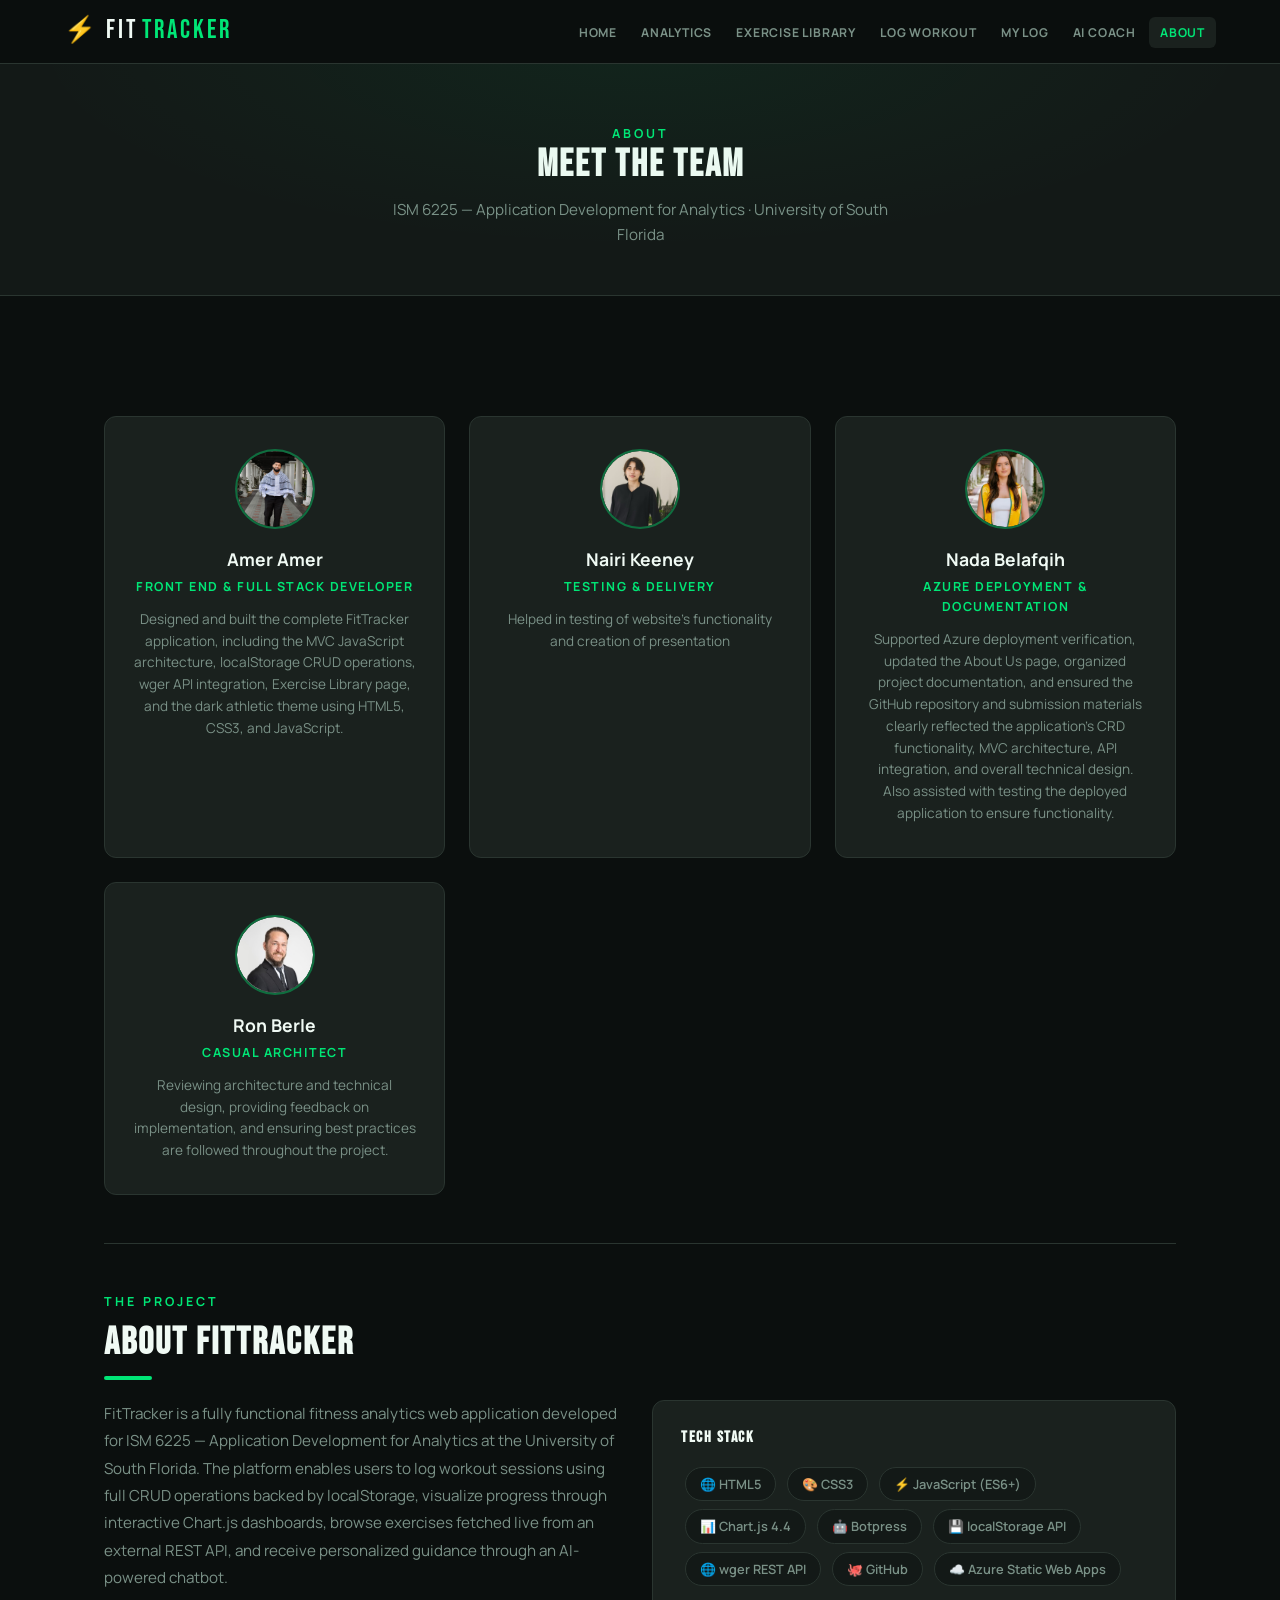
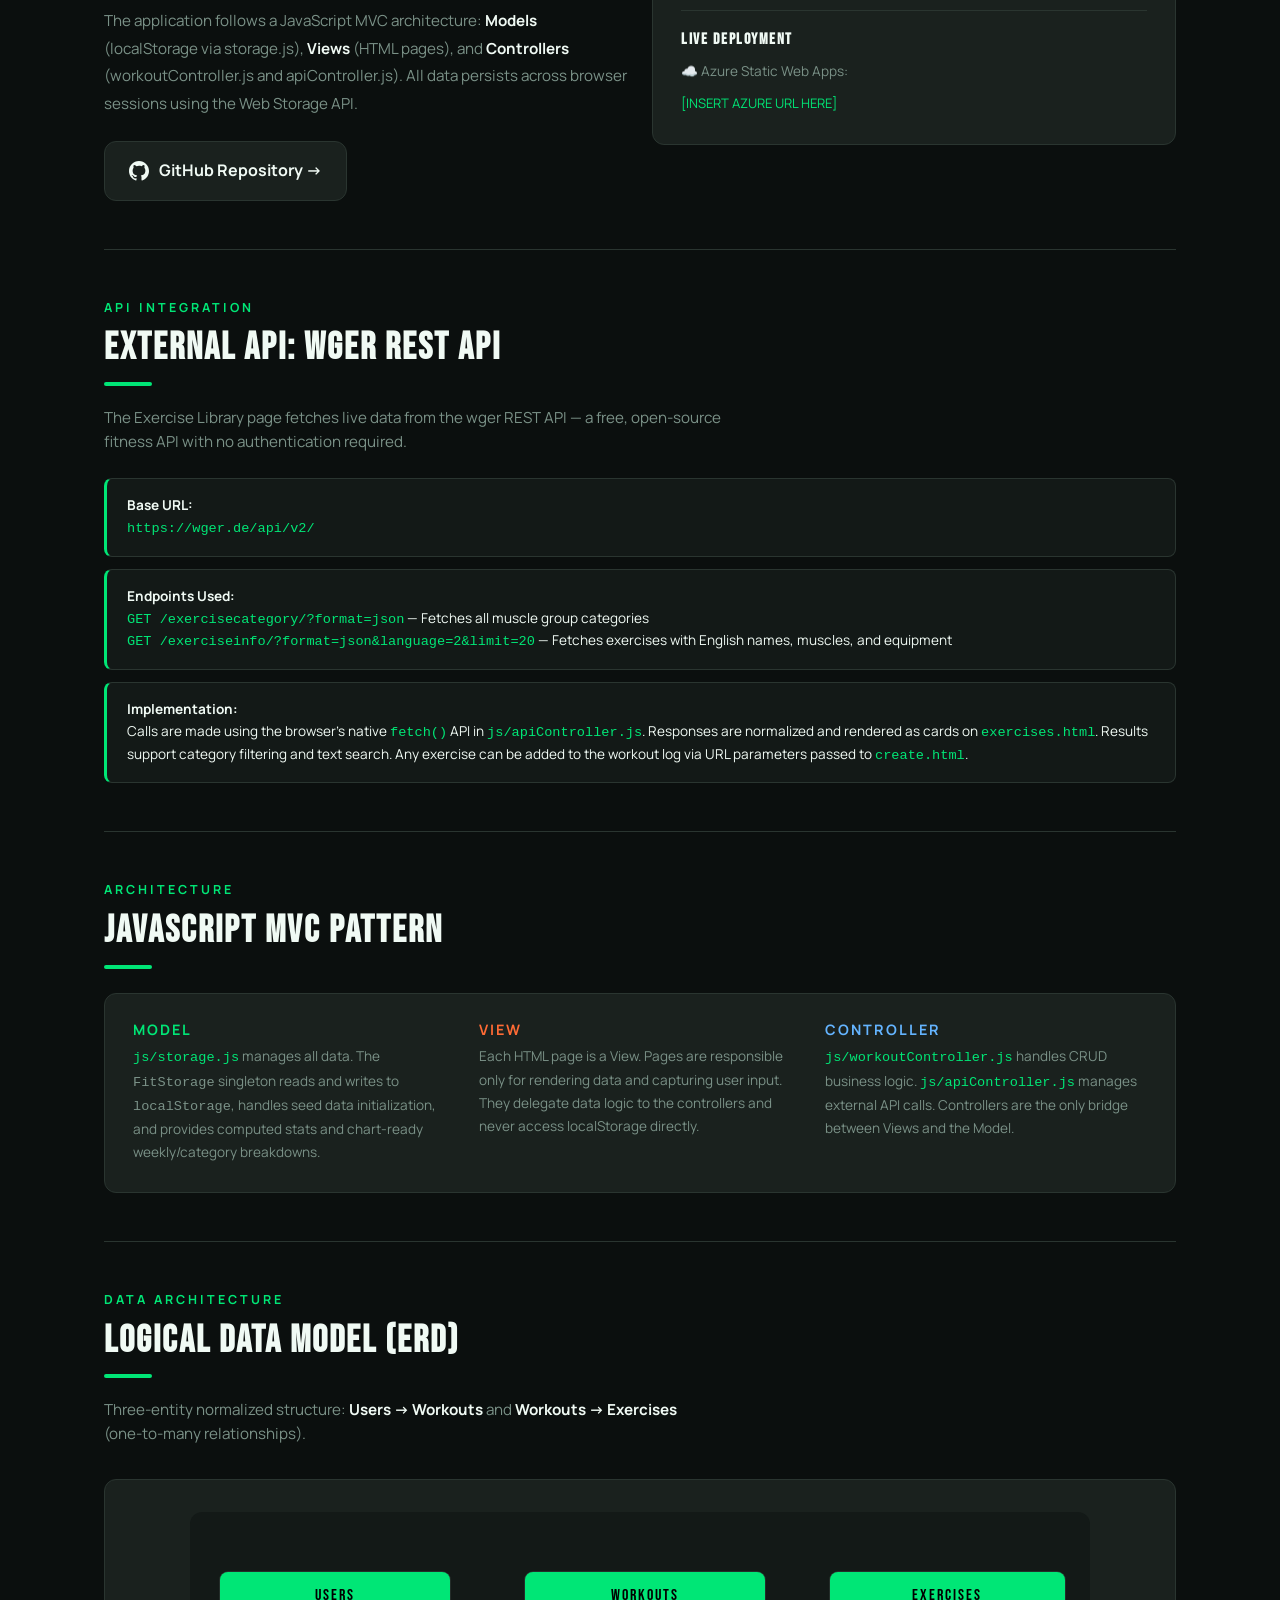
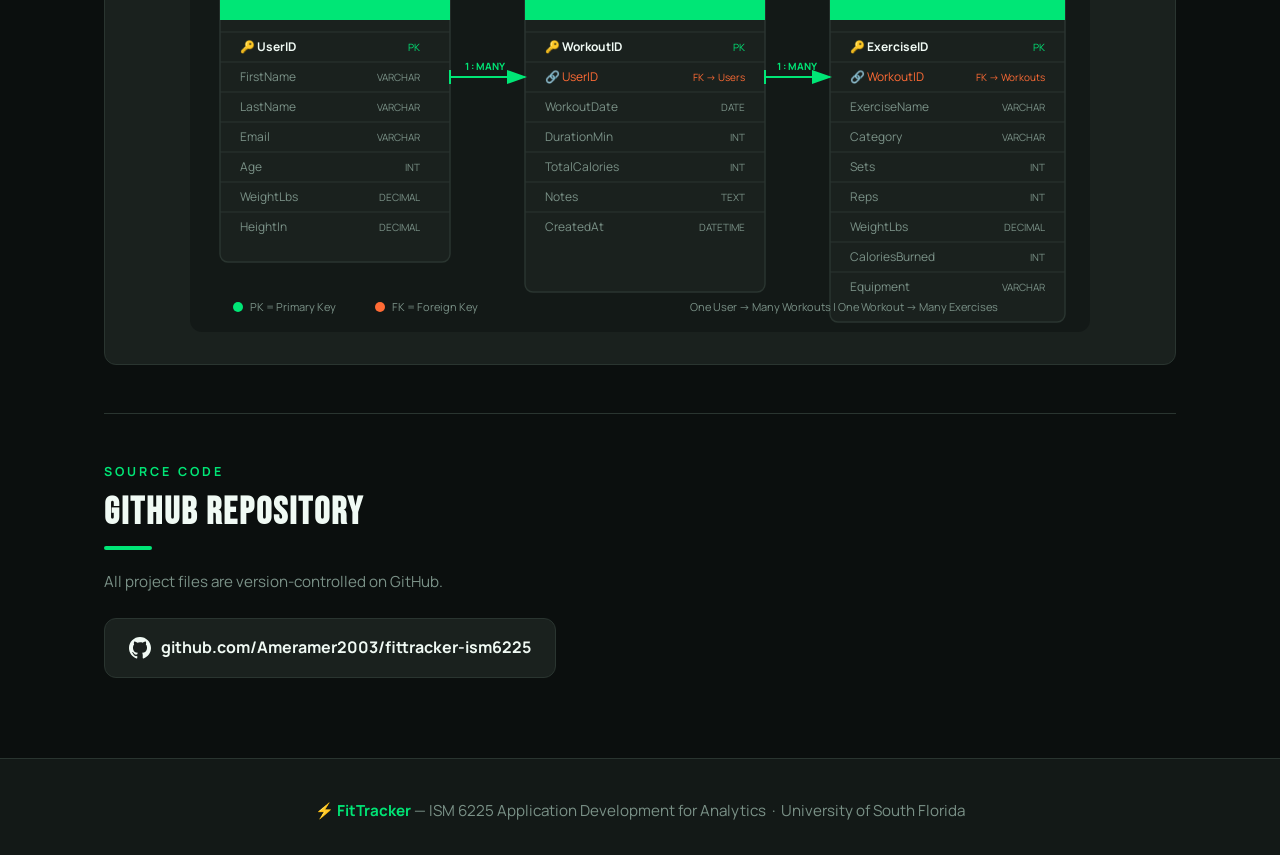
==== commit dc35d1f2: "Add profile pictures for Nairi and Nada in About page Co-Authored-By: Claude Sonnet 4.6 <noreply@ant" ====
--- a/fittracker-final/about.html
+++ b/fittracker-final/about.html
@@ -91,7 +91,7 @@
 
     <!-- TEAMMATE 2 -- Update name, role, and contribution below -->
     <div class="team-card">
-      <div class="avatar">&#128202;</div>
+      <div class="avatar"><img src="./images/Nairi Profile Pic.jpg" alt="Nairi Keeney"></div>
       <div class="team-name">Nairi Keeney</div>
       <div class="team-role">Testing & Delivery</div>
       <p class="team-contrib">Helped in testing of website's functionality and creation of presentation</p>
@@ -99,7 +99,7 @@
 
     <!-- TEAMMATE 3 -- Update name, role, and contribution below -->
     <div class="team-card">
-      <div class="avatar">&#127757;</div>
+      <div class="avatar"><img src="./images/Nada Profile Pic.jpg" alt="Nada Belafqih"></div>
       <div class="team-name">Nada Belafqih</div>
       <div class="team-role">Azure Deployment & Documentation</div>
       <p class="team-contrib">Supported Azure deployment verification, updated the About Us page, organized project documentation, and ensured the GitHub repository and submission materials clearly reflected the application's CRD functionality, MVC architecture, API integration, and overall technical design. Also assisted with testing the deployed application to ensure functionality. </p>
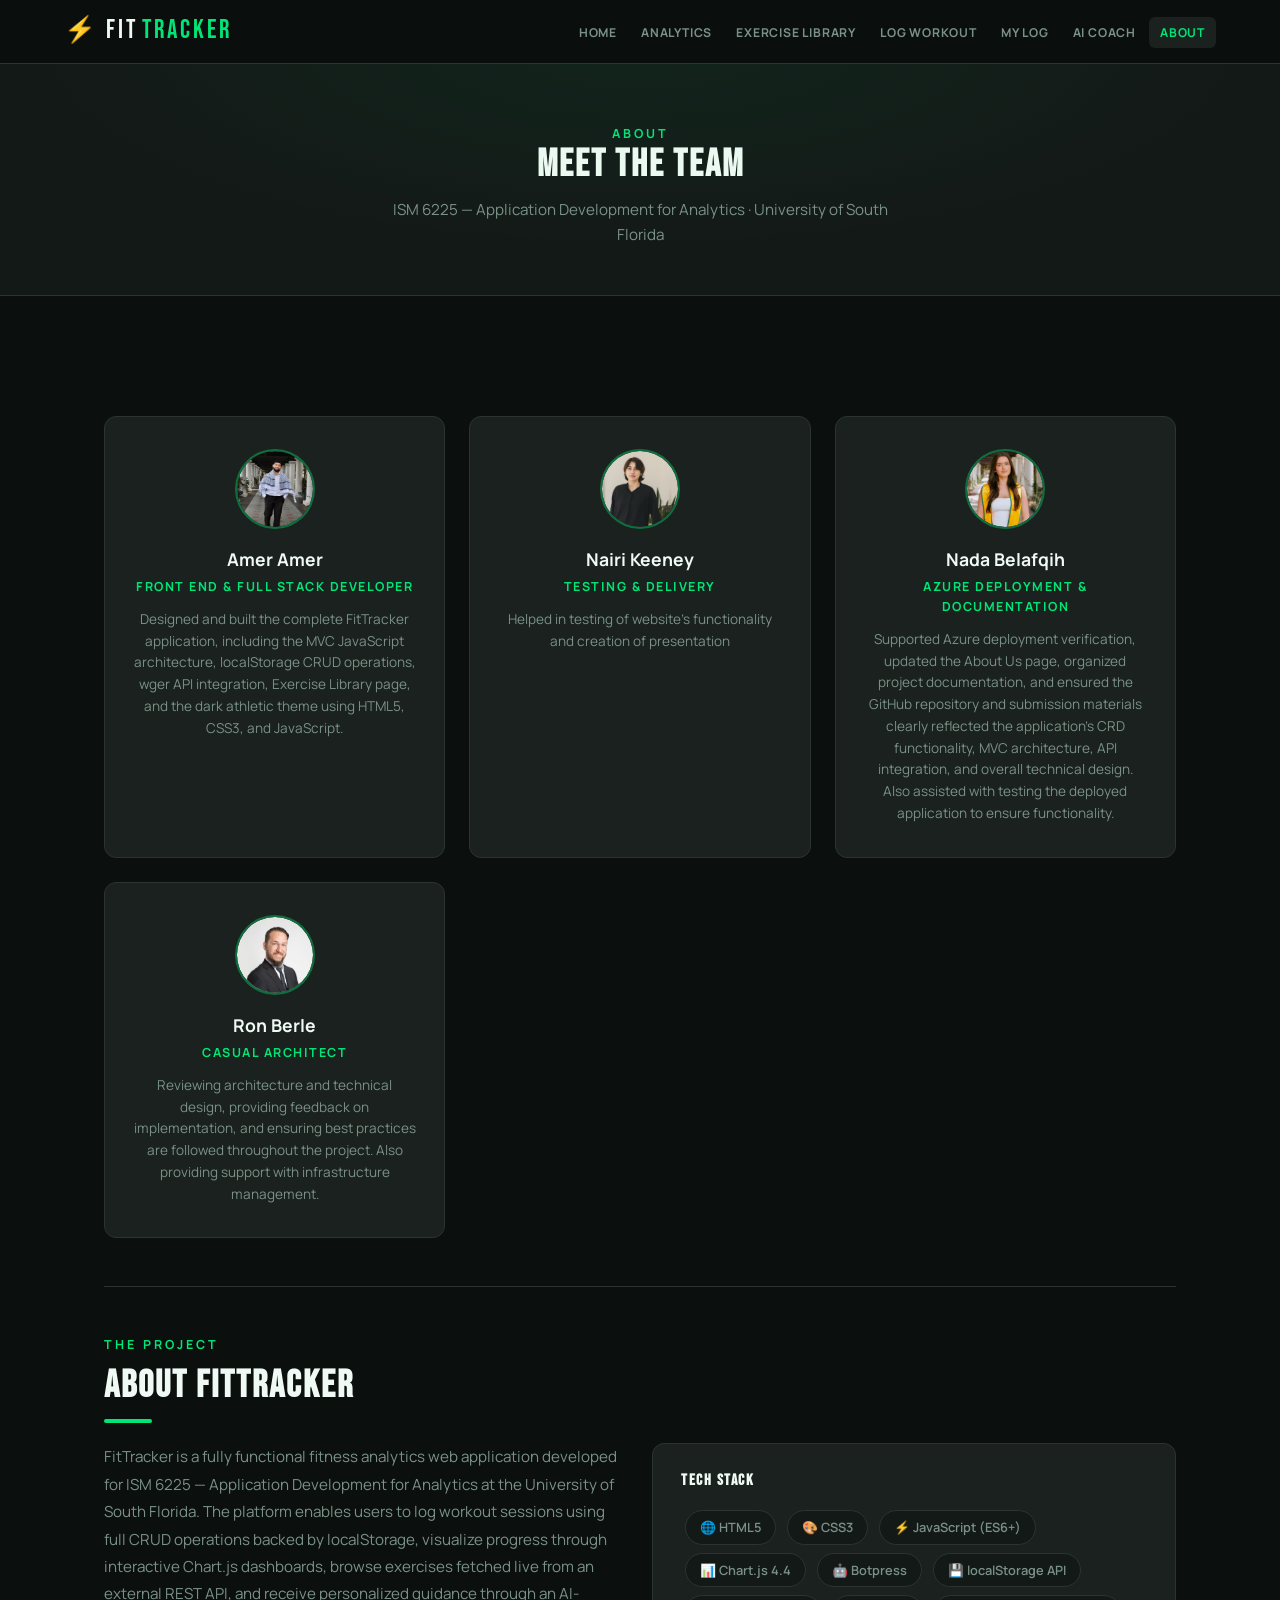
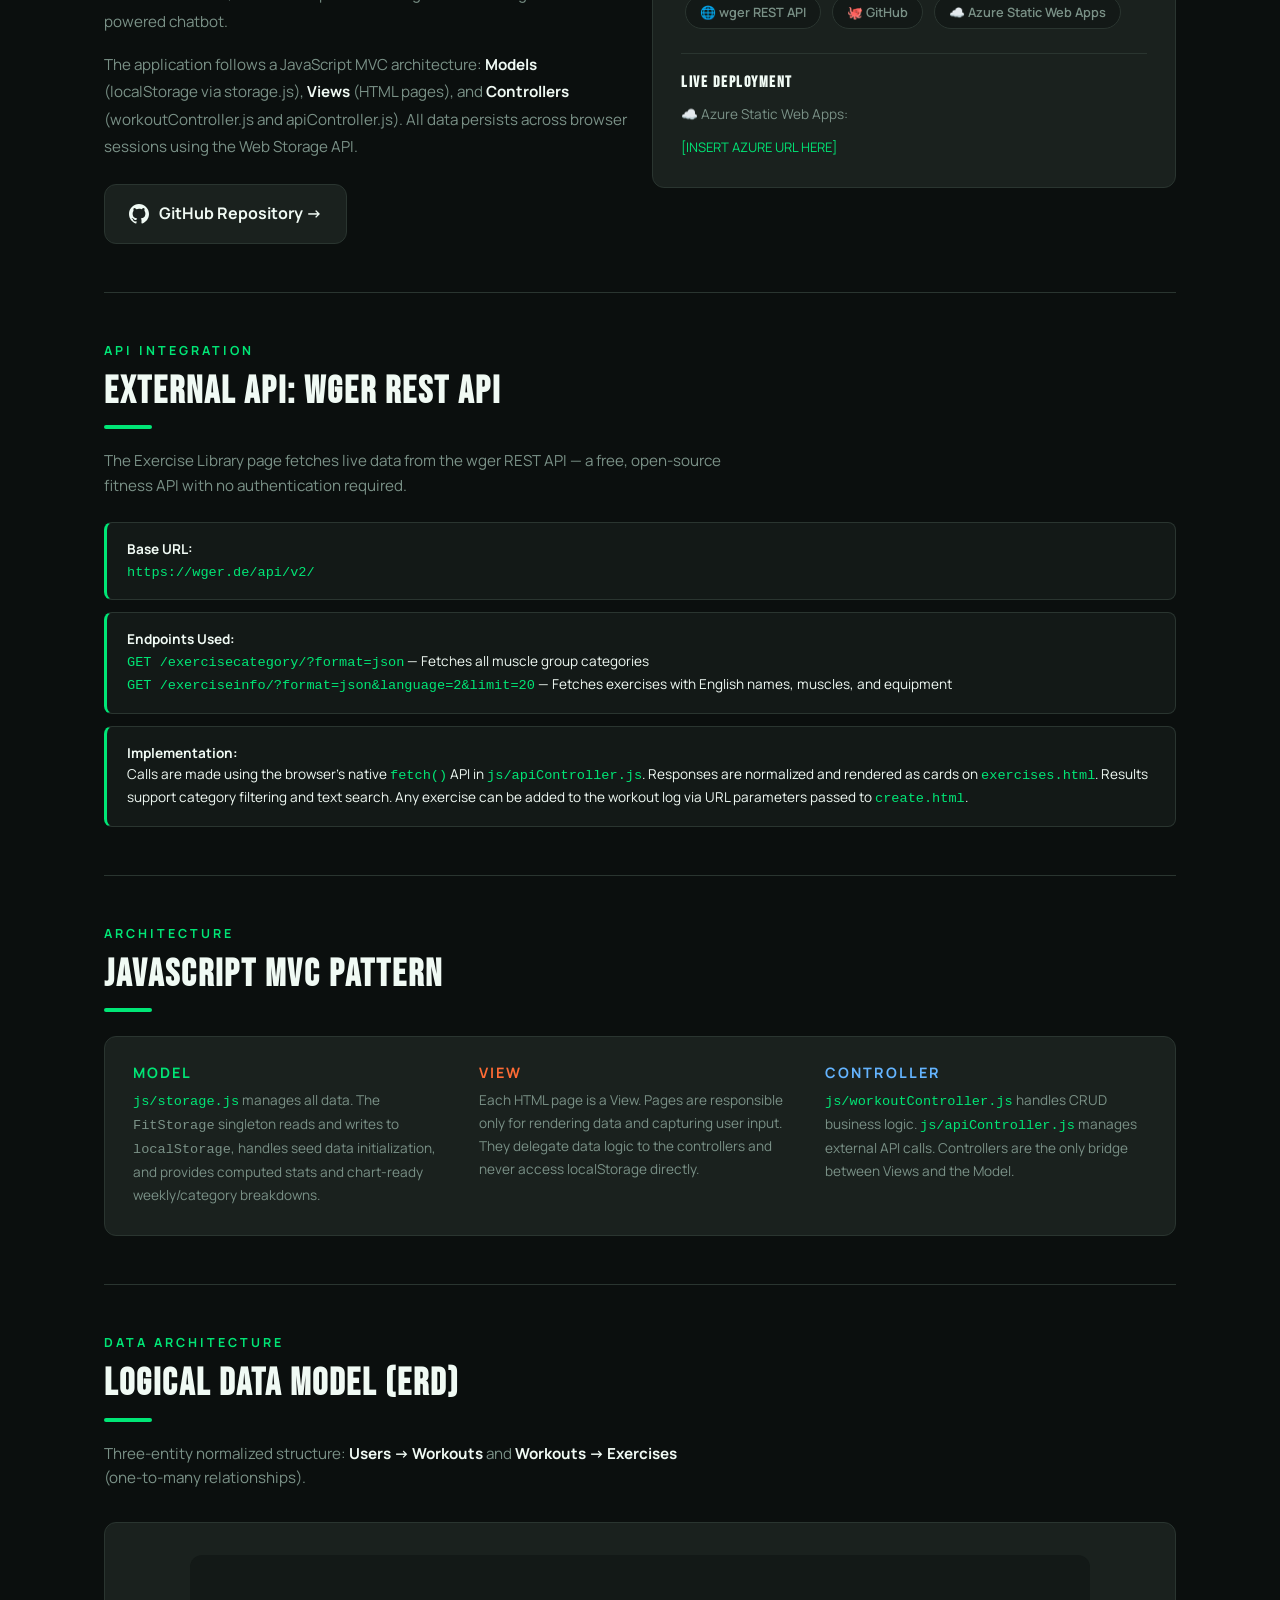
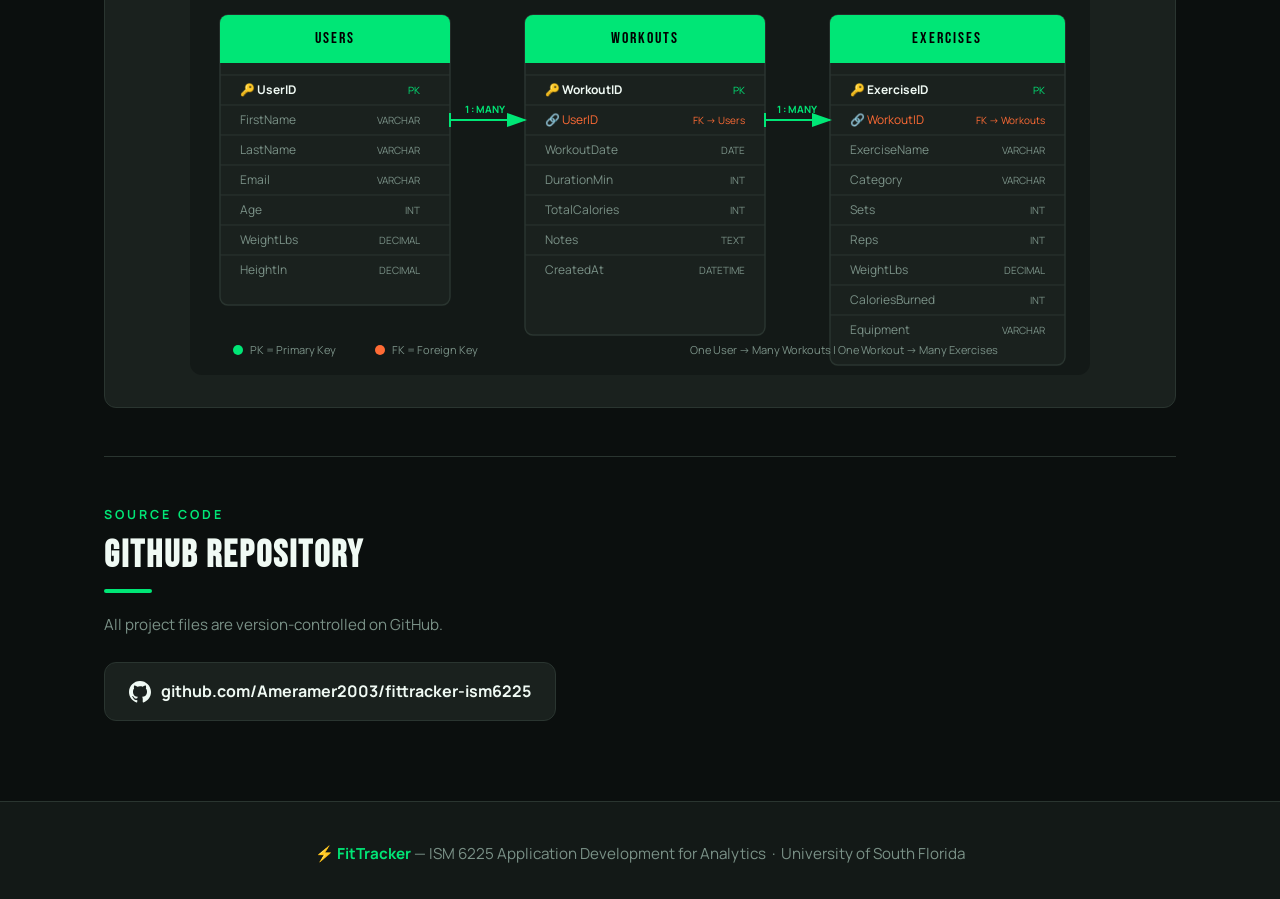
==== commit 2a040447: "Added section for Ron about Infrastructure management" ====
--- a/fittracker-final/about.html
+++ b/fittracker-final/about.html
@@ -110,7 +110,7 @@
       <div class="avatar"><img src="./images/Ron Profile Pic.jpg" alt="Ron Berle"></div>
       <div class="team-name">Ron Berle</div>
       <div class="team-role">Casual Architect</div>
-      <p class="team-contrib">Reviewing architecture and technical design, providing feedback on implementation, and ensuring best practices are followed throughout the project.</p>
+      <p class="team-contrib">Reviewing architecture and technical design, providing feedback on implementation, and ensuring best practices are followed throughout the project.  Also providing support with infrastructure management.</p>
     </div>
 
   </div>
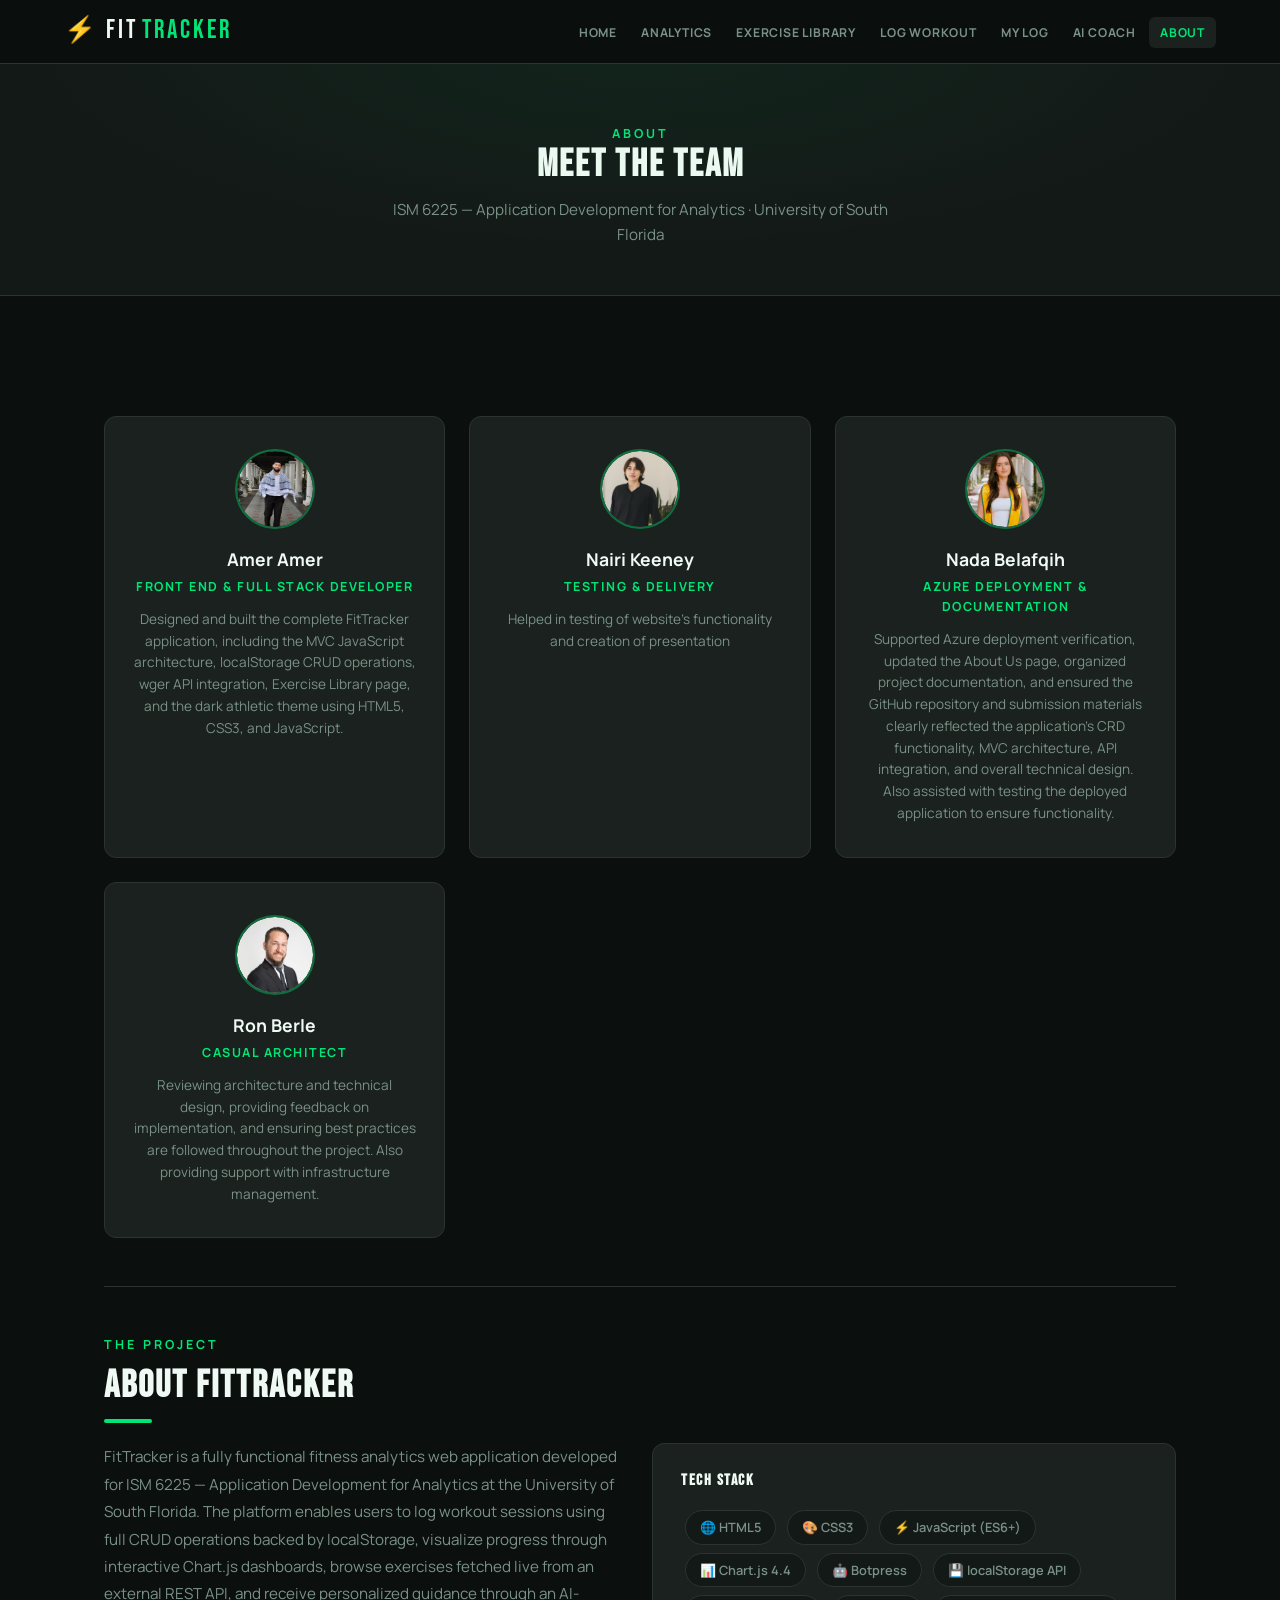
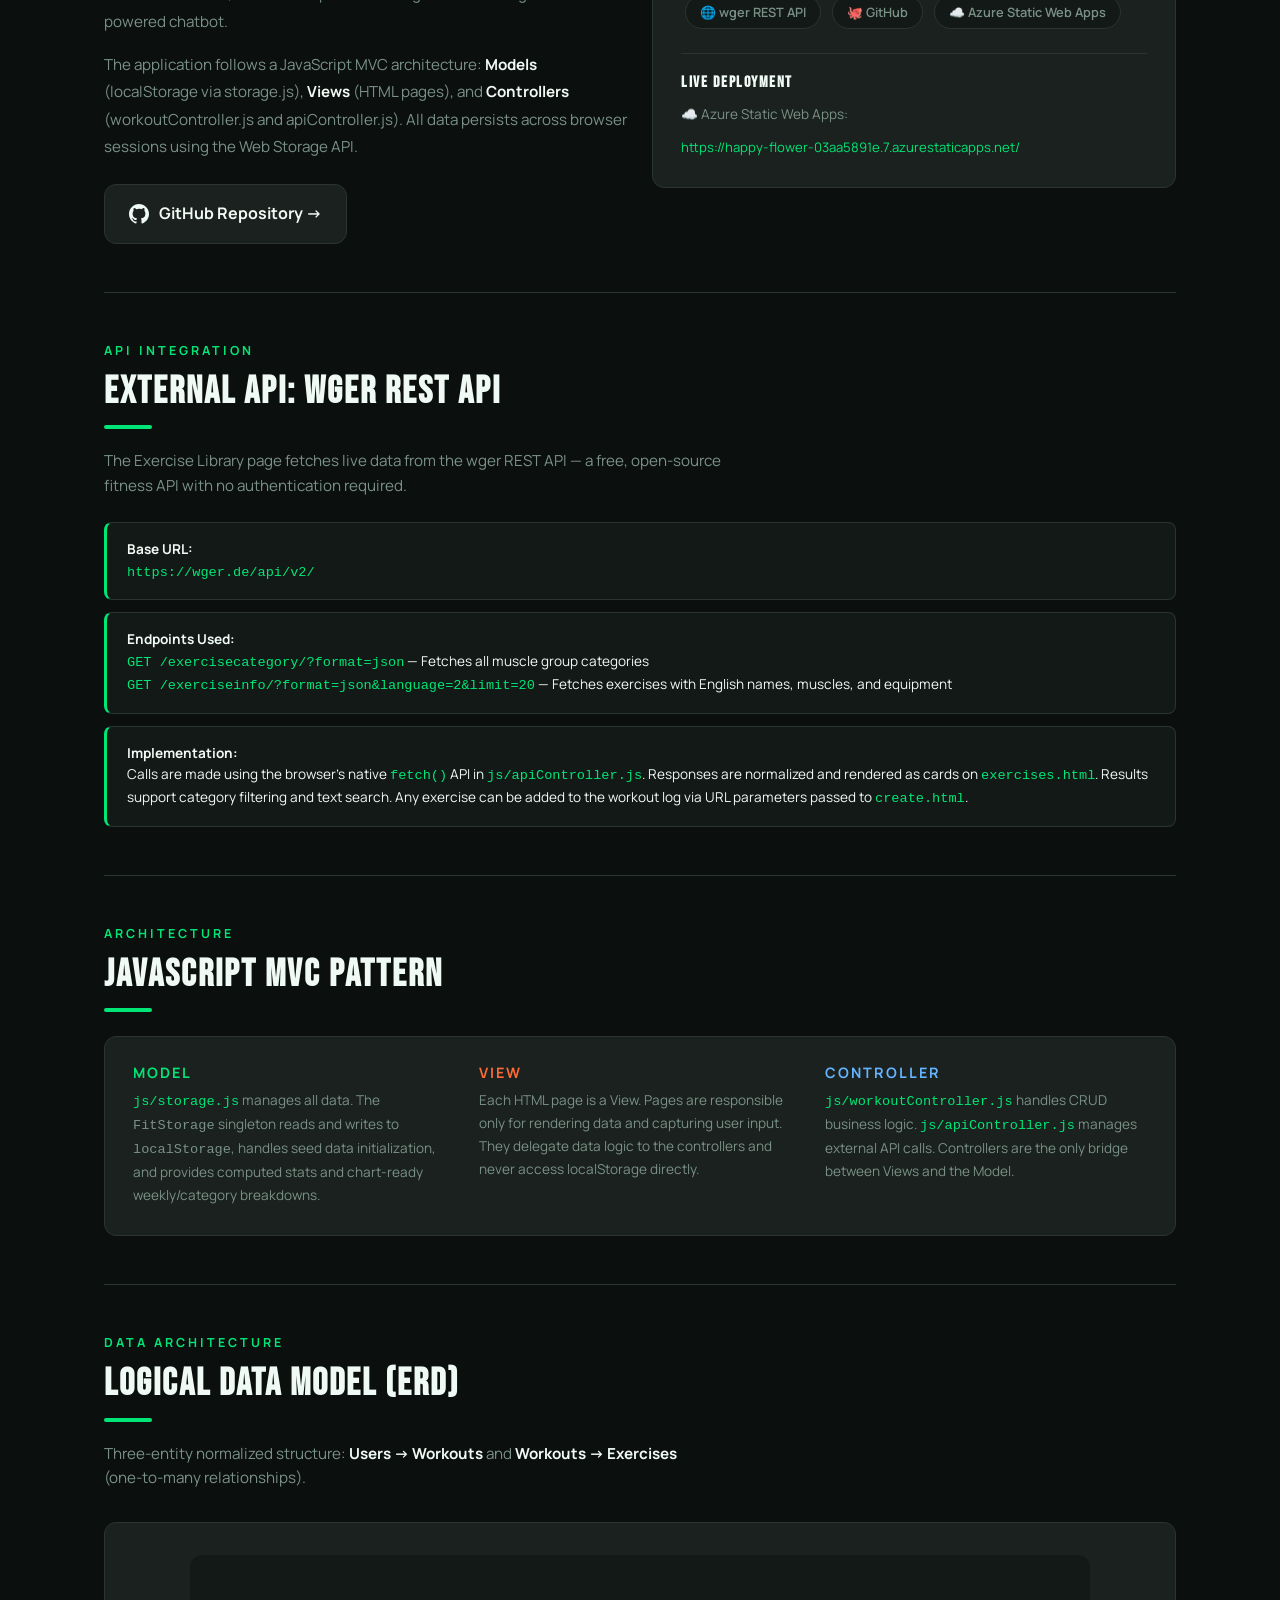
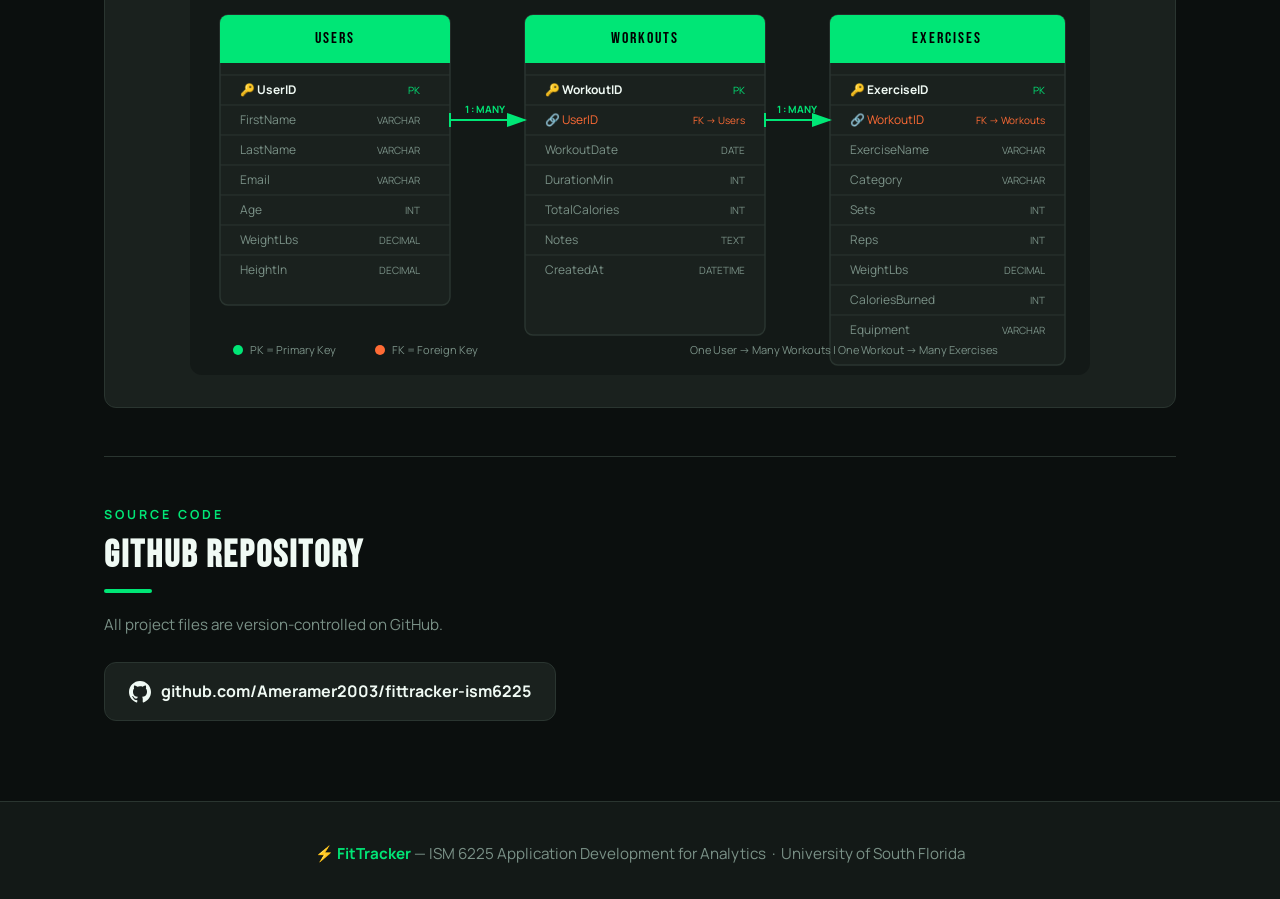
==== commit ded546f5: "Update Azure deployment URL in README and About page Co-Authored-By: Claude Sonnet 4.6 <noreply@anth" ====
--- a/fittracker-final/about.html
+++ b/fittracker-final/about.html
@@ -153,7 +153,7 @@
         <h3 style="color:var(--white); font-size:1rem; margin-bottom:12px;">Live Deployment</h3>
         <!-- UPDATE this URL once deployed to Azure -->
         <p style="font-size:0.85rem; margin-bottom:8px;">&#9729;&#65039; Azure Static Web Apps:</p>
-        <a href="#" style="font-size:0.82rem; color:var(--green);">[INSERT AZURE URL HERE]</a>
+        <a href="https://happy-flower-03aa5891e.7.azurestaticapps.net/" style="font-size:0.82rem; color:var(--green);">https://happy-flower-03aa5891e.7.azurestaticapps.net/</a>
       </div>
     </div>
   </div>
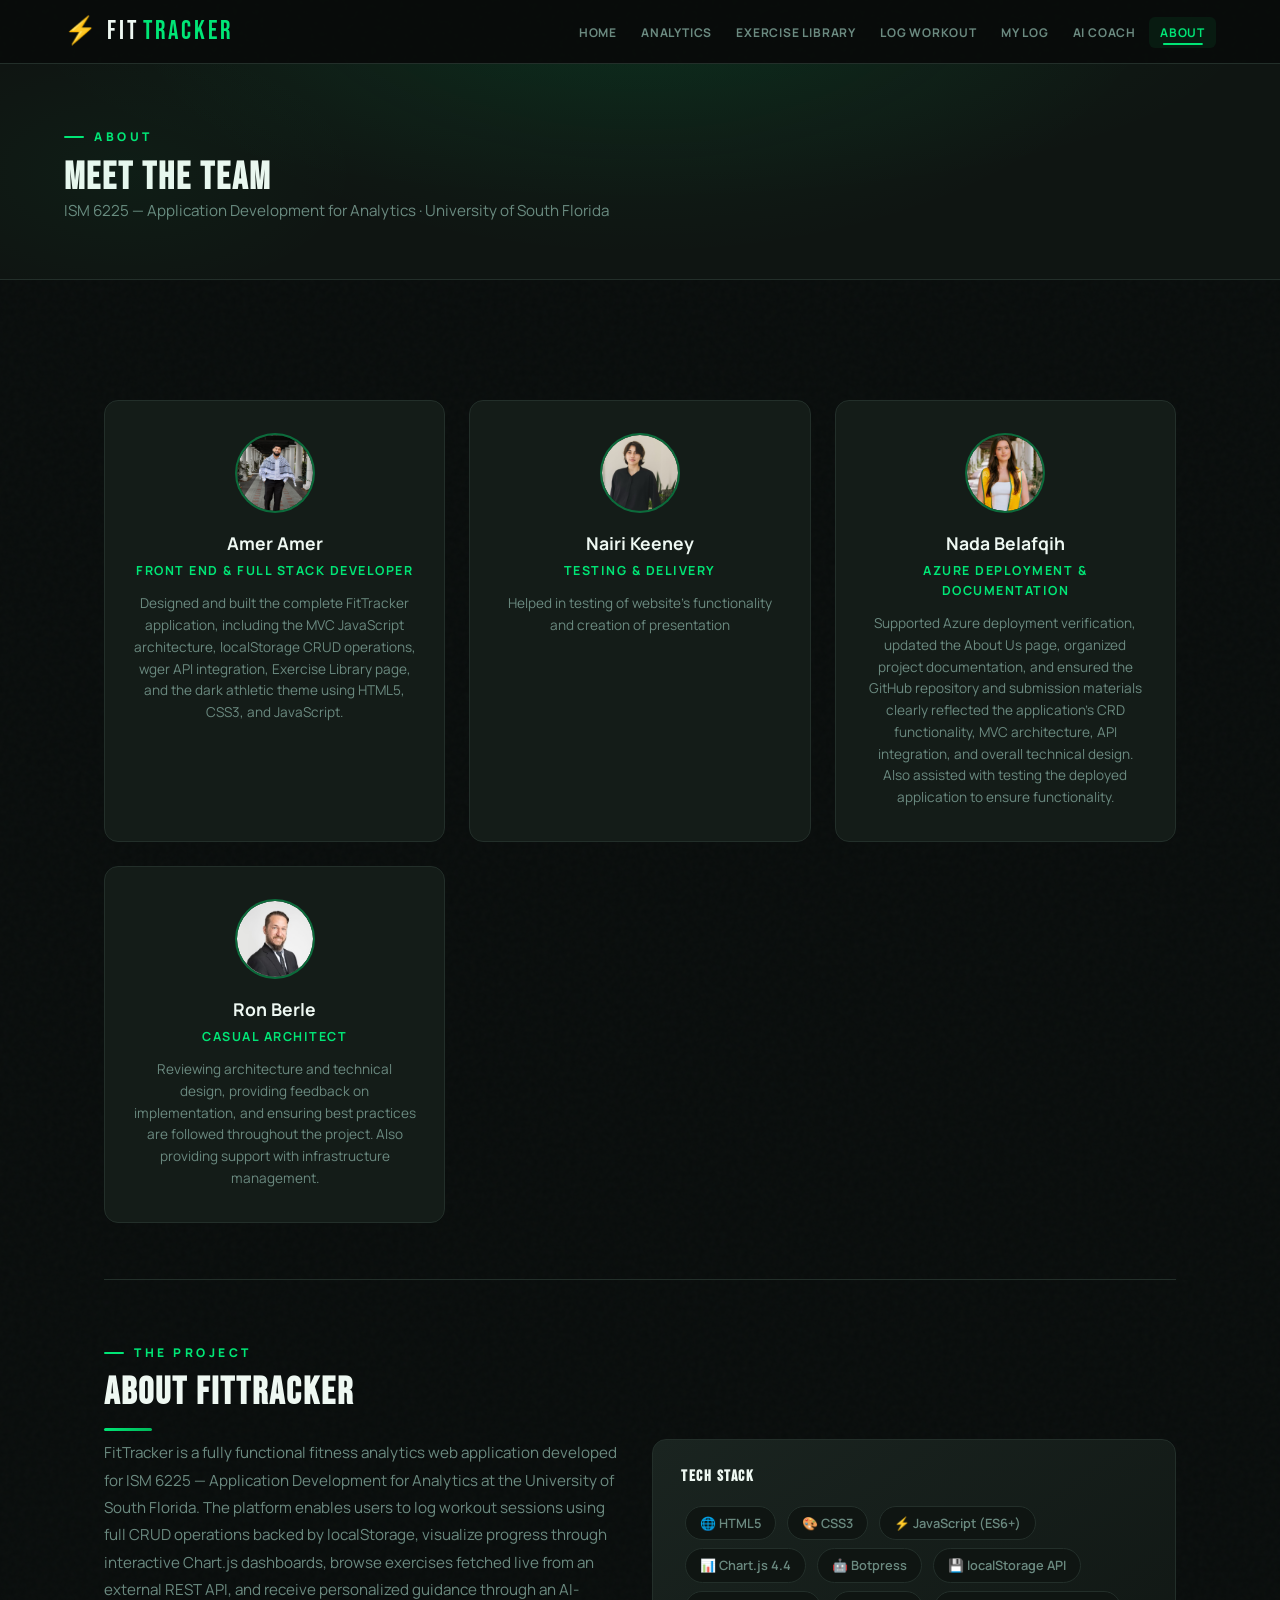
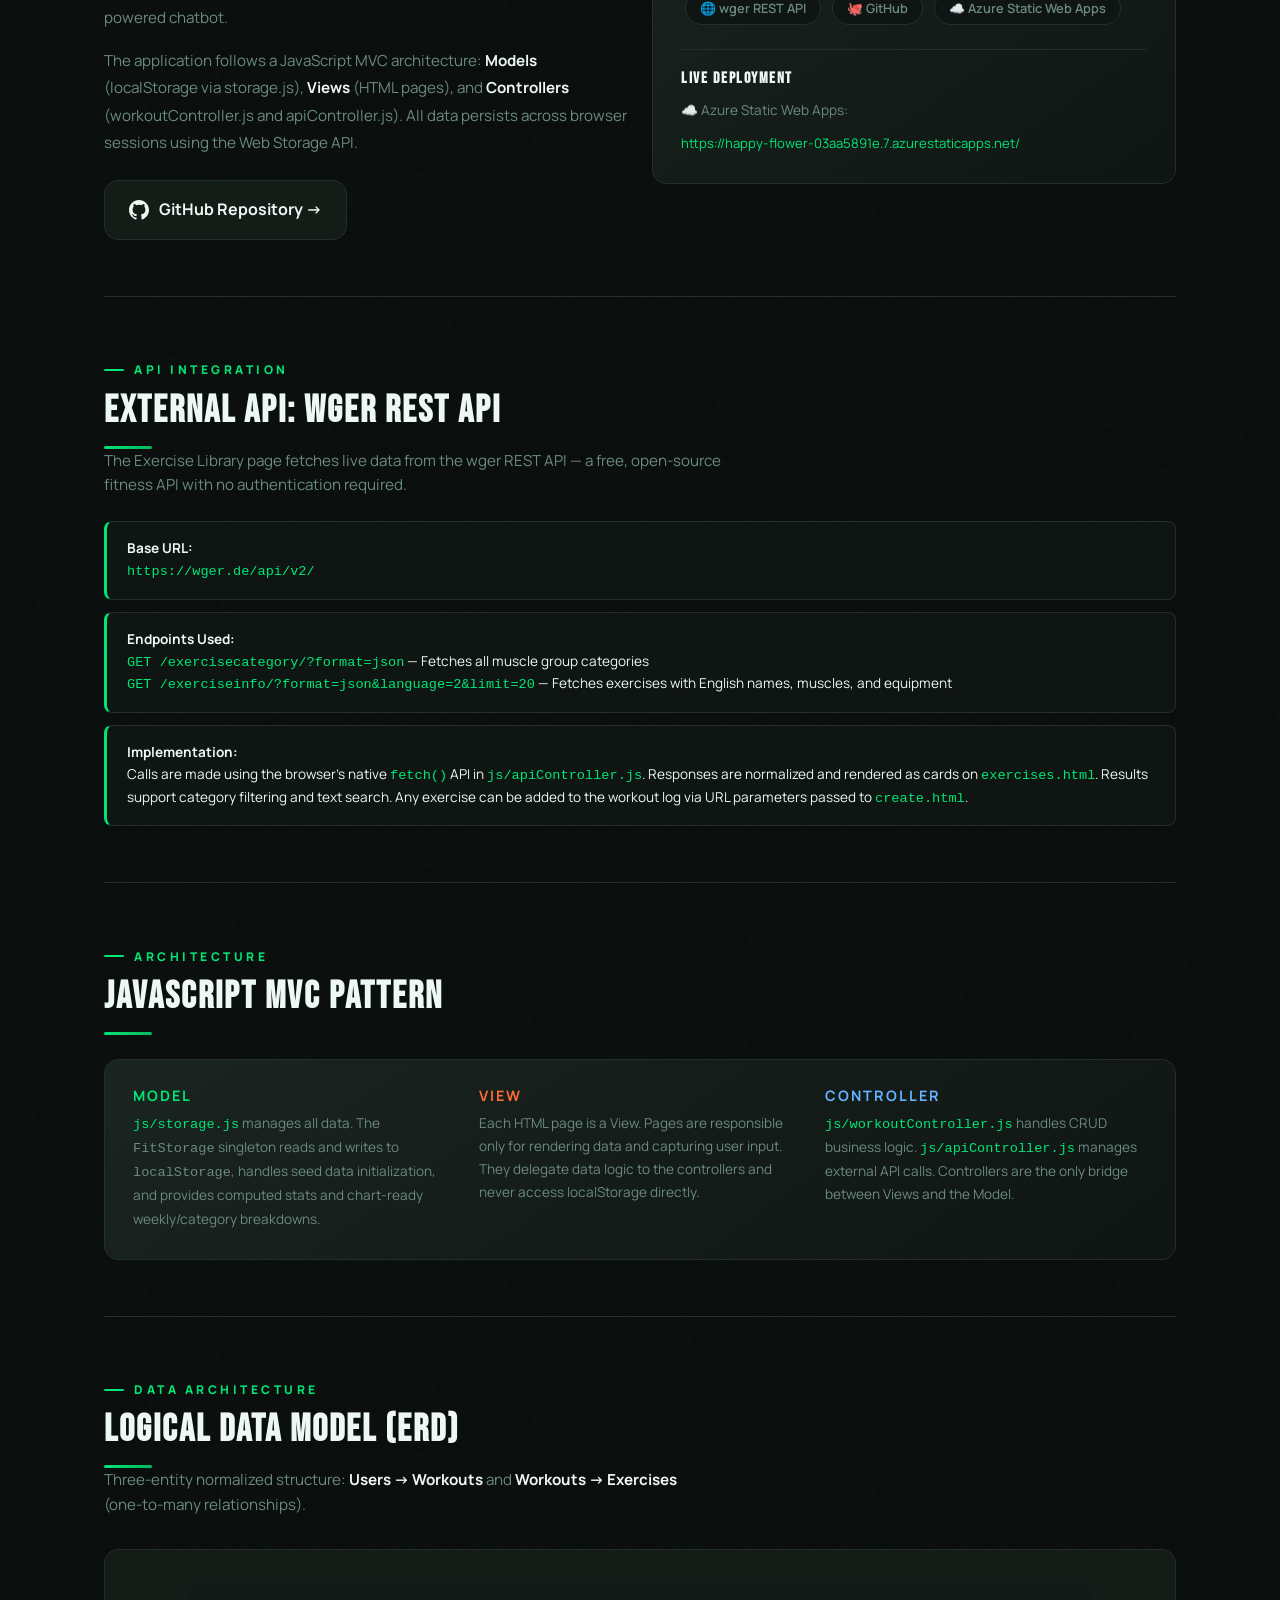
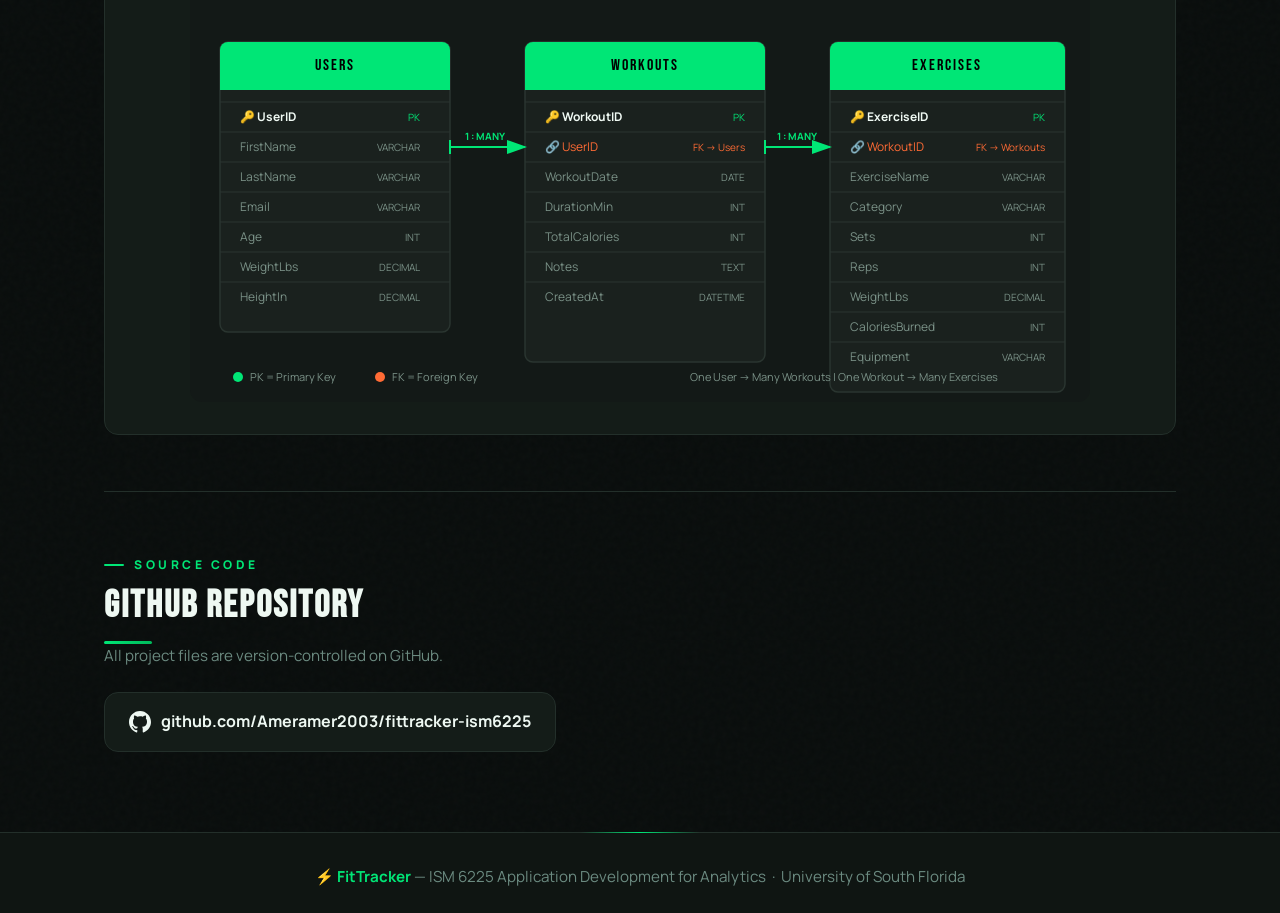
==== commit b34b8ae3: "Add premium polish edition with enhanced styles and micro-interactions - Updated styles.css with pre" ====
--- a/fittracker-final/about.html
+++ b/fittracker-final/about.html
@@ -339,6 +339,10 @@
 
 <script>
   function toggleNav() { document.getElementById('nav-links').classList.toggle('open'); }
+  document.querySelectorAll('.nav-links a').forEach(function(a) {
+    a.addEventListener('click', function() { document.getElementById('nav-links').classList.remove('open'); });
+  });
 </script>
+<script src="js/polish.js"></script>
 </body>
 </html>
--- a/fittracker-final/styles.css
+++ b/fittracker-final/styles.css
@@ -1,27 +1,39 @@
 /* ============================================
-   FitTracker — ISM 6225 Look & Feel Project
+   FitTracker — ISM 6225
    Theme: Dark Athletic / High-Performance
+   Enhanced — Premium Polish Edition
    Fonts: Bebas Neue (headings) + Manrope (body)
    ============================================ */
 
-@import url('https://fonts.googleapis.com/css2?family=Bebas+Neue&family=Manrope:wght@400;500;600;700&display=swap');
+@import url('https://fonts.googleapis.com/css2?family=Bebas+Neue&family=Manrope:wght@400;500;600;700;800&display=swap');
 
 /* ---- CSS Variables ---- */
 :root {
-  --bg:        #0b0f0e;
-  --bg2:       #131917;
-  --card:      #1a211e;
-  --border:    #2a3530;
+  --bg:        #080c0b;
+  --bg2:       #0f1512;
+  --card:      #141c18;
+  --card2:     #1a2420;
+  --border:    #232f2a;
+  --border2:   #2e3d38;
   --green:     #00e676;
   --green-dim: #00b85a;
+  --green-glow:rgba(0,230,118,0.18);
   --orange:    #ff6b35;
-  --white:     #f0faf4;
-  --muted:     #7a9187;
+  --orange-dim:rgba(255,107,53,0.18);
+  --white:     #eef8f2;
+  --muted:     #6b8a80;
+  --muted2:    #8ba89e;
   --danger:    #ff4d4d;
 
-  --radius: 12px;
-  --shadow: 0 8px 32px rgba(0,0,0,0.5);
-  --glow:   0 0 20px rgba(0,230,118,0.15);
+  --radius: 14px;
+  --radius-sm: 8px;
+  --shadow: 0 12px 40px rgba(0,0,0,0.6);
+  --glow:   0 0 28px rgba(0,230,118,0.14), 0 0 60px rgba(0,230,118,0.06);
+  --glow-strong: 0 0 20px rgba(0,230,118,0.3), 0 0 60px rgba(0,230,118,0.1);
+
+  /* Gradient stops */
+  --grad-green: linear-gradient(135deg, #00e676, #00b85a);
+  --grad-card:  linear-gradient(145deg, #1a2420, #0f1512);
 }
 
 /* ---- Reset & Base ---- */
@@ -36,6 +48,9 @@
   min-height: 100vh;
   line-height: 1.6;
   overflow-x: hidden;
+  /* Subtle noise texture */
+  background-image:
+    url("data:image/svg+xml,%3Csvg viewBox='0 0 256 256' xmlns='http://www.w3.org/2000/svg'%3E%3Cfilter id='noise'%3E%3CfeTurbulence type='fractalNoise' baseFrequency='0.9' numOctaves='4' stitchTiles='stitch'/%3E%3C/filter%3E%3Crect width='100%25' height='100%25' filter='url(%23noise)' opacity='0.025'/%3E%3C/svg%3E");
 }
 
 /* ---- Typography ---- */
@@ -45,33 +60,60 @@
   line-height: 1.1;
 }
 
-h1 { font-size: clamp(2.4rem, 5vw, 4rem); }
+h1 { font-size: clamp(2.4rem, 5vw, 4.2rem); }
 h2 { font-size: clamp(1.8rem, 3vw, 2.8rem); }
 h3 { font-size: 1.4rem; letter-spacing: 1.5px; }
 
+/* Gradient heading accent */
+h1 em, .gradient-text {
+  background: linear-gradient(135deg, var(--green) 0%, #a0f0c0 60%, var(--green-dim) 100%);
+  -webkit-background-clip: text;
+  -webkit-text-fill-color: transparent;
+  background-clip: text;
+  font-style: normal;
+}
+
 p { color: var(--muted); font-size: 0.95rem; }
 
 a { color: var(--green); text-decoration: none; transition: color .2s; }
 a:hover { color: #fff; }
+
+/* ---- Accent Bar ---- */
+.accent-bar {
+  display: block;
+  width: 48px; height: 3px;
+  background: var(--grad-green);
+  border-radius: 99px;
+  margin: 14px 0 0;
+}
 
 /* ---- Navbar ---- */
 .navbar {
   position: sticky;
   top: 0;
   z-index: 1000;
-  background: rgba(11,15,14,0.92);
-  backdrop-filter: blur(16px);
+  background: rgba(8,12,11,0.88);
+  backdrop-filter: blur(20px) saturate(1.4);
+  -webkit-backdrop-filter: blur(20px) saturate(1.4);
   border-bottom: 1px solid var(--border);
   padding: 0 5%;
   display: flex;
   align-items: center;
   justify-content: space-between;
   height: 64px;
+  transition: background .3s, box-shadow .3s;
+}
+
+/* Navbar scrolled state — JS adds .scrolled class */
+.navbar.scrolled {
+  background: rgba(8,12,11,0.97);
+  box-shadow: 0 4px 30px rgba(0,0,0,0.4);
+  border-bottom-color: rgba(0,230,118,0.12);
 }
 
 .nav-brand {
   font-family: 'Bebas Neue', sans-serif;
-  font-size: 1.6rem;
+  font-size: 1.65rem;
   letter-spacing: 3px;
   color: var(--white);
   display: flex;
@@ -79,8 +121,9 @@
   gap: 4px;
   white-space: nowrap;
   flex-shrink: 0;
-}
-
+  transition: opacity .2s;
+}
+.nav-brand:hover { opacity: 0.85; color: var(--white); }
 .nav-brand span { color: var(--green); }
 
 .nav-links {
@@ -93,7 +136,7 @@
 
 .nav-links a {
   color: var(--muted);
-  font-size: 0.76rem;
+  font-size: 0.75rem;
   font-weight: 700;
   letter-spacing: 0.8px;
   text-transform: uppercase;
@@ -101,15 +144,23 @@
   border-radius: 6px;
   transition: all .2s;
   white-space: nowrap;
-}
-
-.nav-links a:hover,
-.nav-links a.active {
-  color: var(--white);
-  background: var(--card);
-}
-
-.nav-links a.active { color: var(--green); }
+  position: relative;
+}
+
+.nav-links a::after {
+  content: '';
+  position: absolute;
+  bottom: 3px; left: 50%;
+  transform: translateX(-50%) scaleX(0);
+  width: 60%; height: 2px;
+  background: var(--green);
+  border-radius: 99px;
+  transition: transform .25s cubic-bezier(0.34, 1.56, 0.64, 1);
+}
+
+.nav-links a:hover { color: var(--white); background: rgba(255,255,255,0.04); }
+.nav-links a.active { color: var(--green); background: rgba(0,230,118,0.07); }
+.nav-links a.active::after { transform: translateX(-50%) scaleX(1); }
 
 .hamburger {
   display: none;
@@ -122,8 +173,7 @@
 }
 .hamburger span {
   display: block;
-  width: 24px;
-  height: 2px;
+  width: 24px; height: 2px;
   background: var(--white);
   border-radius: 2px;
   transition: all .3s;
@@ -142,62 +192,96 @@
   letter-spacing: 0.5px;
   cursor: pointer;
   border: none;
-  transition: all .25s;
+  transition: all .22s cubic-bezier(0.34, 1.56, 0.64, 1);
   text-decoration: none;
-}
+  position: relative;
+  overflow: hidden;
+}
+
+/* Ripple layer */
+.btn::after {
+  content: '';
+  position: absolute; inset: 0;
+  background: rgba(255,255,255,0.12);
+  opacity: 0;
+  transition: opacity .2s;
+  border-radius: inherit;
+}
+.btn:active::after { opacity: 1; }
 
 .btn-primary {
   background: var(--green);
   color: #000;
+  box-shadow: 0 4px 14px rgba(0,230,118,0.25);
 }
 .btn-primary:hover {
   background: #fff;
   color: #000;
   transform: translateY(-2px);
-  box-shadow: var(--glow);
+  box-shadow: 0 8px 24px rgba(0,230,118,0.3);
 }
 
 .btn-outline {
   background: transparent;
   color: var(--green);
-  border: 1.5px solid var(--green);
+  border: 1.5px solid rgba(0,230,118,0.5);
 }
 .btn-outline:hover {
   background: var(--green);
   color: #000;
+  border-color: var(--green);
   transform: translateY(-2px);
+  box-shadow: 0 4px 16px rgba(0,230,118,0.2);
 }
 
 .btn-danger {
   background: var(--danger);
   color: #fff;
+  box-shadow: 0 4px 14px rgba(255,77,77,0.25);
 }
 .btn-danger:hover {
   background: #cc0000;
   transform: translateY(-2px);
+  box-shadow: 0 8px 24px rgba(255,77,77,0.3);
 }
 
 .btn-orange {
   background: var(--orange);
   color: #fff;
+  box-shadow: 0 4px 14px rgba(255,107,53,0.25);
 }
 .btn-orange:hover {
   background: #e5501a;
   transform: translateY(-2px);
+  box-shadow: 0 8px 24px rgba(255,107,53,0.3);
 }
 
 /* ---- Cards ---- */
 .card {
-  background: var(--card);
+  background: var(--grad-card);
   border: 1px solid var(--border);
   border-radius: var(--radius);
   padding: 28px;
-  transition: border-color .2s, box-shadow .2s;
-}
-.card:hover {
-  border-color: var(--green-dim);
-  box-shadow: var(--glow);
-}
+  transition: border-color .25s, box-shadow .25s, transform .25s;
+  position: relative;
+}
+
+/* Gradient border on hover via pseudo-element trick */
+.card::before {
+  content: '';
+  position: absolute; inset: 0;
+  border-radius: var(--radius);
+  padding: 1px;
+  background: linear-gradient(135deg, rgba(0,230,118,0.25), transparent 50%, rgba(0,230,118,0.08));
+  -webkit-mask: linear-gradient(#fff 0 0) content-box, linear-gradient(#fff 0 0);
+  -webkit-mask-composite: xor;
+  mask-composite: exclude;
+  opacity: 0;
+  transition: opacity .3s;
+  pointer-events: none;
+}
+.card:hover { border-color: var(--border2); box-shadow: var(--glow); transform: translateY(-2px); }
+.card:hover::before { opacity: 1; }
 
 /* ---- Pill / Badge ---- */
 .pill {
@@ -209,9 +293,10 @@
   letter-spacing: 0.5px;
   text-transform: uppercase;
 }
-.pill-green  { background: rgba(0,230,118,.15); color: var(--green); }
-.pill-orange { background: rgba(255,107,53,.15); color: var(--orange); }
-.pill-red    { background: rgba(255,77,77,.15);  color: var(--danger); }
+.pill-green  { background: rgba(0,230,118,.12); color: var(--green); border: 1px solid rgba(0,230,118,.25); }
+.pill-orange { background: rgba(255,107,53,.12); color: var(--orange); border: 1px solid rgba(255,107,53,.25); }
+.pill-red    { background: rgba(255,77,77,.12);  color: var(--danger); border: 1px solid rgba(255,77,77,.25); }
+.pill-blue   { background: rgba(100,180,255,.12); color: #64b4ff; border: 1px solid rgba(100,180,255,.25); }
 
 /* ---- Section / Layout ---- */
 .section {
@@ -228,11 +313,21 @@
 
 .section-tag {
   color: var(--green);
-  font-size: 0.78rem;
-  font-weight: 700;
-  letter-spacing: 3px;
+  font-size: 0.75rem;
+  font-weight: 800;
+  letter-spacing: 3.5px;
   text-transform: uppercase;
   margin-bottom: 10px;
+  display: inline-flex;
+  align-items: center;
+  gap: 10px;
+}
+.section-tag::before {
+  content: '';
+  display: inline-block;
+  width: 20px; height: 2px;
+  background: var(--green);
+  border-radius: 99px;
 }
 
 .grid-2 { display: grid; grid-template-columns: repeat(auto-fit, minmax(280px, 1fr)); gap: 24px; }
@@ -243,7 +338,16 @@
 .divider {
   border: none;
   border-top: 1px solid var(--border);
-  margin: 48px 0;
+  margin: 56px 0;
+  position: relative;
+}
+.divider::after {
+  content: '';
+  position: absolute;
+  top: -1px; left: 0;
+  width: 80px; height: 1px;
+  background: var(--green);
+  border-radius: 99px;
 }
 
 /* ---- Stat Box ---- */
@@ -253,18 +357,19 @@
 }
 .stat-num {
   font-family: 'Bebas Neue', sans-serif;
-  font-size: 3.2rem;
+  font-size: 3.4rem;
   letter-spacing: 2px;
   color: var(--green);
   line-height: 1;
+  text-shadow: 0 0 30px rgba(0,230,118,0.3);
 }
 .stat-label {
-  font-size: 0.8rem;
-  font-weight: 600;
+  font-size: 0.75rem;
+  font-weight: 700;
   letter-spacing: 1.5px;
   text-transform: uppercase;
   color: var(--muted);
-  margin-top: 6px;
+  margin-top: 8px;
 }
 
 /* ---- Table ---- */
@@ -277,17 +382,20 @@
   text-align: left;
   padding: 14px 16px;
   color: var(--green);
-  font-size: 0.72rem;
+  font-size: 0.7rem;
   letter-spacing: 2px;
   text-transform: uppercase;
   border-bottom: 1px solid var(--border);
   white-space: nowrap;
+  font-weight: 800;
+  background: rgba(0,230,118,0.02);
 }
 .data-table td {
   padding: 14px 16px;
   border-bottom: 1px solid var(--border);
   color: var(--white);
   vertical-align: middle;
+  transition: background .15s;
 }
 .data-table tr:hover td { background: rgba(0,230,118,0.04); }
 .data-table tr:last-child td { border-bottom: none; }
@@ -296,28 +404,30 @@
 .form-group { margin-bottom: 20px; }
 .form-label {
   display: block;
-  font-size: 0.8rem;
-  font-weight: 700;
-  letter-spacing: 1px;
+  font-size: 0.75rem;
+  font-weight: 800;
+  letter-spacing: 1.2px;
   text-transform: uppercase;
-  color: var(--muted);
+  color: var(--muted2);
   margin-bottom: 8px;
 }
 .form-control {
   width: 100%;
-  padding: 12px 16px;
+  padding: 13px 16px;
   background: var(--bg2);
   border: 1px solid var(--border);
-  border-radius: 8px;
+  border-radius: var(--radius-sm);
   color: var(--white);
   font-family: 'Manrope', sans-serif;
   font-size: 0.92rem;
-  transition: border-color .2s;
+  transition: border-color .2s, box-shadow .2s, background .2s;
   outline: none;
 }
+.form-control:hover { border-color: var(--border2); }
 .form-control:focus {
   border-color: var(--green);
-  box-shadow: 0 0 0 3px rgba(0,230,118,0.08);
+  background: rgba(0,230,118,0.03);
+  box-shadow: 0 0 0 4px rgba(0,230,118,0.07);
 }
 select.form-control option { background: var(--bg2); }
 
@@ -325,44 +435,70 @@
 .page-header {
   background: var(--bg2);
   border-bottom: 1px solid var(--border);
-  padding: 48px 5%;
-  text-align: center;
-}
-.page-header p { max-width: 540px; margin: 12px auto 0; }
+  padding: 56px 5%;
+  position: relative;
+  overflow: hidden;
+}
+.page-header::before {
+  content: '';
+  position: absolute; inset: 0;
+  background:
+    radial-gradient(ellipse 60% 200% at 50% -50%, rgba(0,230,118,0.08) 0%, transparent 70%),
+    radial-gradient(ellipse 30% 100% at 10% 50%, rgba(0,230,118,0.04) 0%, transparent 60%);
+  pointer-events: none;
+}
+
+/* ---- Alerts ---- */
+.alert {
+  display: flex;
+  align-items: flex-start;
+  gap: 14px;
+  padding: 16px 20px;
+  border-radius: var(--radius);
+  font-size: 0.88rem;
+  line-height: 1.6;
+}
+.alert-success { background: rgba(0,230,118,.08); border: 1px solid rgba(0,230,118,.25); color: #b8f0d0; }
+.alert-warning { background: rgba(255,107,53,.08); border: 1px solid rgba(255,107,53,.25); color: #ffd0b8; }
+.alert-danger  { background: rgba(255,77,77,.08);  border: 1px solid rgba(255,77,77,.25);  color: #ffc5c5; }
+.alert-info    { background: rgba(100,180,255,.06); border: 1px solid rgba(100,180,255,.2); color: #b8d8ff; }
+.alert-info code { color: #64b4ff; }
+.alert-info strong { color: var(--white); }
 
 /* ---- Footer ---- */
 footer {
-  background: var(--bg2);
   border-top: 1px solid var(--border);
-  padding: 40px 5%;
+  padding: 32px 5%;
   text-align: center;
   color: var(--muted);
   font-size: 0.82rem;
+  background: var(--bg2);
+  position: relative;
+}
+footer::before {
+  content: '';
+  position: absolute;
+  top: -1px; left: 50%;
+  transform: translateX(-50%);
+  width: 120px; height: 1px;
+  background: linear-gradient(90deg, transparent, var(--green), transparent);
 }
 footer strong { color: var(--green); }
 
-/* ---- Accent Bar ---- */
-.accent-bar {
-  display: block;
-  width: 48px;
-  height: 4px;
-  background: var(--green);
-  border-radius: 2px;
-  margin: 12px 0 20px;
-}
-
-/* ---- Alert Box ---- */
-.alert {
-  padding: 16px 20px;
-  border-radius: var(--radius);
-  font-size: 0.9rem;
-  display: flex;
-  align-items: flex-start;
-  gap: 12px;
-}
-.alert-success { background: rgba(0,230,118,.1); border: 1px solid rgba(0,230,118,.3); color: #b3ffd6; }
-.alert-warning { background: rgba(255,107,53,.1); border: 1px solid rgba(255,107,53,.3); color: #ffdcc9; }
-.alert-danger  { background: rgba(255,77,77,.1);  border: 1px solid rgba(255,77,77,.3);  color: #ffc5c5; }
+/* ---- Scroll Reveal (JS adds classes) ---- */
+.reveal {
+  opacity: 0;
+  transform: translateY(20px);
+  transition: opacity 0.55s ease, transform 0.55s ease;
+}
+.reveal.visible {
+  opacity: 1;
+  transform: translateY(0);
+}
+.reveal-delay-1 { transition-delay: 0.08s; }
+.reveal-delay-2 { transition-delay: 0.16s; }
+.reveal-delay-3 { transition-delay: 0.24s; }
+.reveal-delay-4 { transition-delay: 0.32s; }
 
 /* ---- Responsive ---- */
 @media (max-width: 768px) {
@@ -371,33 +507,75 @@
   .nav-links {
     display: none;
     position: fixed;
-    top: 64px;
-    left: 0;
-    right: 0;
-    background: var(--bg2);
+    top: 64px; left: 0; right: 0;
+    background: rgba(8,12,11,0.97);
+    backdrop-filter: blur(20px);
     border-bottom: 1px solid var(--border);
     flex-direction: column;
     align-items: stretch;
-    padding: 16px 5%;
-    gap: 4px;
+    padding: 12px 4%;
+    gap: 2px;
+    max-height: calc(100vh - 64px);
+    overflow-y: auto;
+    z-index: 999;
   }
   .nav-links.open { display: flex; }
-  .nav-links a { padding: 12px 16px; font-size: 0.9rem; }
-
-  .section { padding: 50px 5%; }
+  .nav-links a { padding: 13px 16px; font-size: 0.88rem; border-radius: 8px; }
+  .nav-links a::after { display: none; }
+
+  .section { padding: 48px 5%; }
+  .section-sm { padding: 36px 5%; }
+  .page-header { padding: 36px 5%; }
+  footer { padding: 28px 5%; }
+
+  .card { padding: 20px; }
+  .stat-num { font-size: 2.8rem; }
+
+  .form-control { min-height: 48px; font-size: 1rem; }
+  .btn { min-height: 48px; }
+
+  .hero { min-height: 75vh !important; padding: 60px 5% !important; }
+
+  .data-table { font-size: 0.82rem; }
+  .data-table th, .data-table td { padding: 10px 12px; }
+
+  .chart-2col { grid-template-columns: 1fr !important; }
+
   h1 { font-size: 2.2rem; }
 }
 
 @media (max-width: 480px) {
   .grid-2, .grid-3, .grid-4 { grid-template-columns: 1fr; }
+
+  .section { padding: 32px 4%; }
+  .section-sm { padding: 24px 4%; }
+  .page-header { padding: 24px 4%; }
+  footer { padding: 24px 4%; }
+
+  .card { padding: 16px; }
+  .stat-num { font-size: 2rem; }
+  .stat-box { padding: 20px 12px; }
+
+  h1 { font-size: 1.9rem; }
+  h3 { font-size: 1.15rem; }
+
+  .hero { min-height: auto !important; padding: 48px 4% !important; }
+  .hero p { font-size: 0.92rem; margin-bottom: 24px; }
+  .hero-cta { flex-direction: column; }
+  .hero-cta .btn { width: 100%; justify-content: center; }
+
+  .stats-inner { grid-template-columns: repeat(2, 1fr) !important; }
+
+  .divider { margin: 32px 0; }
+
+  .cat-pill { padding: 6px 12px; font-size: 0.75rem; }
+  .ex-grid { grid-template-columns: 1fr; }
 }
 
 /* ============================================
-   FitTracker - Exercise Library Extensions
-   Added for wger API integration page
+   Exercise Library Extensions
    ============================================ */
 
-/* Exercise API cards */
 .ex-grid {
   display: grid;
   grid-template-columns: repeat(auto-fill, minmax(280px, 1fr));
@@ -405,20 +583,34 @@
   margin-top: 28px;
 }
 .ex-card {
-  background: var(--card);
+  background: var(--grad-card);
   border: 1px solid var(--border);
   border-radius: var(--radius);
   padding: 22px;
   display: flex;
   flex-direction: column;
   gap: 10px;
-  transition: all .25s;
+  transition: all .28s cubic-bezier(0.34, 1.56, 0.64, 1);
+  position: relative;
+  overflow: hidden;
+}
+.ex-card::after {
+  content: '';
+  position: absolute;
+  top: 0; left: 0; right: 0;
+  height: 2px;
+  background: var(--grad-green);
+  transform: scaleX(0);
+  transform-origin: left;
+  transition: transform .3s ease;
 }
 .ex-card:hover {
-  border-color: var(--green-dim);
-  transform: translateY(-3px);
+  border-color: var(--border2);
+  transform: translateY(-4px);
   box-shadow: var(--glow);
 }
+.ex-card:hover::after { transform: scaleX(1); }
+
 .ex-card-name {
   color: var(--white);
   font-size: 1rem;
@@ -430,13 +622,14 @@
   display: inline-block;
   padding: 3px 10px;
   border-radius: 999px;
-  background: rgba(0,230,118,.12);
+  background: rgba(0,230,118,.1);
   color: var(--green);
   font-size: 0.72rem;
   font-weight: 700;
   letter-spacing: 1px;
   text-transform: uppercase;
   width: fit-content;
+  border: 1px solid rgba(0,230,118,.2);
 }
 .ex-card-meta {
   display: flex;
@@ -449,7 +642,7 @@
   display: flex;
   gap: 6px;
 }
-.ex-meta-row strong { color: var(--white); font-weight: 600; }
+.ex-meta-row strong { color: var(--muted2); font-weight: 600; }
 .ex-card-desc {
   font-size: 0.82rem;
   color: var(--muted);
@@ -462,7 +655,7 @@
   border-top: 1px solid var(--border);
 }
 
-/* Category filter pills for exercise library */
+/* Category filter pills */
 .cat-filters {
   display: flex;
   flex-wrap: wrap;
@@ -478,21 +671,22 @@
   font-size: 0.8rem;
   font-weight: 600;
   cursor: pointer;
-  transition: all .2s;
+  transition: all .2s cubic-bezier(0.34, 1.56, 0.64, 1);
   font-family: 'Manrope', sans-serif;
 }
-.cat-pill:hover,
+.cat-pill:hover { border-color: var(--border2); color: var(--muted2); transform: translateY(-1px); }
 .cat-pill.active {
   border-color: var(--green);
   color: var(--green);
   background: rgba(0,230,118,.08);
+  box-shadow: 0 2px 12px rgba(0,230,118,0.12);
 }
 
 /* Skeleton loading shimmer */
 .skeleton {
   background: linear-gradient(90deg, var(--card) 25%, var(--border) 50%, var(--card) 75%);
   background-size: 200% 100%;
-  animation: shimmer 1.5s infinite;
+  animation: shimmer 1.6s infinite;
   border-radius: 6px;
 }
 @keyframes shimmer {
@@ -509,11 +703,7 @@
   gap: 12px;
 }
 
-/* Load more button area */
-.load-more-wrap {
-  text-align: center;
-  margin-top: 40px;
-}
+.load-more-wrap { text-align: center; margin-top: 40px; }
 
 /* Empty / error state */
 .empty-state {
@@ -524,24 +714,21 @@
 .empty-state .big-icon { font-size: 3rem; margin-bottom: 16px; }
 .empty-state h3 { color: var(--white); margin-bottom: 8px; font-family: 'Manrope', sans-serif; }
 
-/* pill variants for blue */
-.pill-blue { background: rgba(100,180,255,.15); color: #64b4ff; border: 1px solid rgba(100,180,255,.3); }
-
 /* ============================================
-   FitTracker — Visual Polish & UX Enhancements
+   Visual Polish & UX Enhancements
    ============================================ */
 
 /* Page fade-in on load */
-body { animation: pageIn 0.35s ease both; }
+body { animation: pageIn 0.4s ease both; }
 @keyframes pageIn {
-  from { opacity: 0; transform: translateY(6px); }
+  from { opacity: 0; transform: translateY(8px); }
   to   { opacity: 1; transform: translateY(0); }
 }
 
 /* Custom scrollbar */
 ::-webkit-scrollbar { width: 5px; height: 5px; }
 ::-webkit-scrollbar-track { background: transparent; }
-::-webkit-scrollbar-thumb { background: var(--border); border-radius: 99px; }
+::-webkit-scrollbar-thumb { background: var(--border2); border-radius: 99px; }
 ::-webkit-scrollbar-thumb:hover { background: var(--green-dim); }
 
 /* Remove number input spinners */
@@ -549,63 +736,64 @@
 input[type="number"]::-webkit-outer-spin-button { -webkit-appearance: none; margin: 0; }
 input[type="number"] { -moz-appearance: textfield; }
 
-/* Style date picker icon to match theme */
+/* Date picker icon */
 input[type="date"]::-webkit-calendar-picker-indicator {
   filter: invert(0.6) sepia(1) saturate(3) hue-rotate(100deg);
   cursor: pointer; opacity: 0.7; transition: opacity .2s;
 }
 input[type="date"]::-webkit-calendar-picker-indicator:hover { opacity: 1; }
 
-/* Softer placeholder */
-::placeholder { color: var(--muted); opacity: 0.5; }
+/* Placeholder */
+::placeholder { color: var(--muted); opacity: 0.45; }
 
 /* Textarea */
 textarea.form-control { resize: vertical; min-height: 90px; }
 
-/* Form helper text */
-.form-hint { font-size: 0.75rem; color: var(--muted); margin-top: 6px; opacity: 0.75; line-height: 1.5; }
+/* Form helper */
+.form-hint { font-size: 0.75rem; color: var(--muted); margin-top: 6px; opacity: 0.7; line-height: 1.5; }
 .form-label .req { color: var(--green); }
 
-/* Page header subtle radial gradient */
+/* Page header gradient */
 .page-header { position: relative; overflow: hidden; }
 .page-header::after {
   content: ''; position: absolute; inset: 0;
-  background: radial-gradient(ellipse 80% 150% at 50% -10%, rgba(0,230,118,0.06) 0%, transparent 60%);
+  background: radial-gradient(ellipse 70% 120% at 50% -20%, rgba(0,230,118,0.06) 0%, transparent 70%);
   pointer-events: none;
 }
 
 /* Form section divider */
 .form-section { margin-top: 28px; padding-top: 20px; border-top: 1px solid var(--border); }
 .form-section-label {
-  font-size: 0.7rem; font-weight: 700; color: var(--green);
-  letter-spacing: 2.5px; text-transform: uppercase;
+  font-size: 0.68rem; font-weight: 800; color: var(--green);
+  letter-spacing: 3px; text-transform: uppercase;
   margin-bottom: 16px; display: flex; align-items: center; gap: 10px;
 }
 .form-section-label::after {
   content: ''; flex: 1; height: 1px;
-  background: linear-gradient(90deg, rgba(0,230,118,0.25), transparent);
-}
-
-/* Back navigation link */
+  background: linear-gradient(90deg, rgba(0,230,118,0.2), transparent);
+}
+
+/* Back link */
 .back-link {
   display: inline-flex; align-items: center; gap: 6px;
-  font-size: 0.8rem; font-weight: 600; color: var(--muted);
-  margin-bottom: 20px; transition: color .2s;
-}
-.back-link::before { content: '←'; }
+  font-size: 0.8rem; font-weight: 700; color: var(--muted);
+  margin-bottom: 20px; transition: all .2s; letter-spacing: 0.3px;
+}
+.back-link::before { content: '←'; transition: transform .2s; }
 .back-link:hover { color: var(--green); }
-
-/* Insight card hover lift */
-.insight-card { transition: box-shadow .2s, transform .2s; }
-.insight-card:hover { box-shadow: var(--glow); transform: translateY(-2px); }
-
-/* Delete confirm input danger focus */
+.back-link:hover::before { transform: translateX(-3px); }
+
+/* Insight card */
+.insight-card { transition: box-shadow .25s, transform .25s; }
+.insight-card:hover { box-shadow: var(--glow); transform: translateY(-3px); }
+
+/* Delete confirm input */
 .input-danger:focus {
   border-color: var(--danger) !important;
-  box-shadow: 0 0 0 3px rgba(255,77,77,0.1) !important;
-}
-
-/* CRUD card colored left accent on hover */
+  box-shadow: 0 0 0 4px rgba(255,77,77,0.08) !important;
+}
+
+/* CRUD card accent */
 .crud-card { position: relative; overflow: hidden; }
 .crud-card::before {
   content: ''; position: absolute; top: 0; left: 0;
@@ -623,19 +811,79 @@
 .data-table td:last-child { max-width: none; white-space: nowrap; }
 .data-table td:nth-child(3) { max-width: 200px; }
 
-/* Alert info — calm blue (replaces alarming warning on API pages) */
-.alert-info {
-  background: rgba(100,180,255,.08);
-  border: 1px solid rgba(100,180,255,.25);
-  color: #b8d8ff;
-}
-.alert-info code { color: #64b4ff; }
-.alert-info strong { color: var(--white); }
-
-/* Focus visible outline */
-:focus-visible { outline: 2px solid rgba(0,230,118,0.5); outline-offset: 3px; }
-
-/* Mobile: stack side-by-side chart grid to single column */
-@media (max-width: 768px) {
-  .chart-2col { grid-template-columns: 1fr !important; }
-}
+/* Focus outline */
+:focus-visible { outline: 2px solid rgba(0,230,118,0.45); outline-offset: 3px; }
+
+/* ---- Toast Notification (used by polish.js) ---- */
+#toast-container {
+  position: fixed;
+  bottom: 28px; right: 28px;
+  z-index: 9999;
+  display: flex;
+  flex-direction: column;
+  gap: 10px;
+  pointer-events: none;
+}
+.toast {
+  background: var(--card2);
+  border: 1px solid var(--border2);
+  border-radius: 10px;
+  padding: 14px 20px;
+  font-size: 0.88rem;
+  color: var(--white);
+  box-shadow: 0 8px 30px rgba(0,0,0,0.5);
+  display: flex;
+  align-items: center;
+  gap: 12px;
+  min-width: 240px;
+  max-width: 340px;
+  pointer-events: all;
+  animation: toastIn 0.35s cubic-bezier(0.34, 1.56, 0.64, 1) forwards;
+  position: relative;
+  overflow: hidden;
+}
+.toast::before {
+  content: '';
+  position: absolute;
+  left: 0; top: 0; bottom: 0;
+  width: 3px;
+  background: var(--green);
+}
+.toast.toast-error::before { background: var(--danger); }
+.toast.toast-warning::before { background: var(--orange); }
+.toast.toast-out { animation: toastOut 0.3s ease forwards; }
+
+@keyframes toastIn {
+  from { opacity: 0; transform: translateX(30px) scale(0.92); }
+  to   { opacity: 1; transform: translateX(0) scale(1); }
+}
+@keyframes toastOut {
+  from { opacity: 1; transform: translateX(0); max-height: 80px; margin-bottom: 0; }
+  to   { opacity: 0; transform: translateX(30px); max-height: 0; padding: 0; margin-bottom: -10px; }
+}
+
+/* ---- Feature card icon ---- */
+.feature-icon {
+  width: 50px; height: 50px; border-radius: 12px;
+  background: rgba(0,230,118,0.08);
+  border: 1px solid rgba(0,230,118,0.18);
+  display: flex; align-items: center; justify-content: center;
+  font-size: 1.4rem; margin-bottom: 16px;
+  transition: transform .25s, box-shadow .25s;
+}
+.card:hover .feature-icon {
+  transform: scale(1.08);
+  box-shadow: 0 0 20px rgba(0,230,118,0.15);
+}
+
+/* ---- Progress bar (top-of-page reading indicator) ---- */
+#read-progress {
+  position: fixed;
+  top: 64px; left: 0;
+  height: 2px;
+  background: var(--green);
+  box-shadow: 0 0 8px rgba(0,230,118,0.5);
+  width: 0%;
+  z-index: 999;
+  transition: width 0.1s linear;
+}
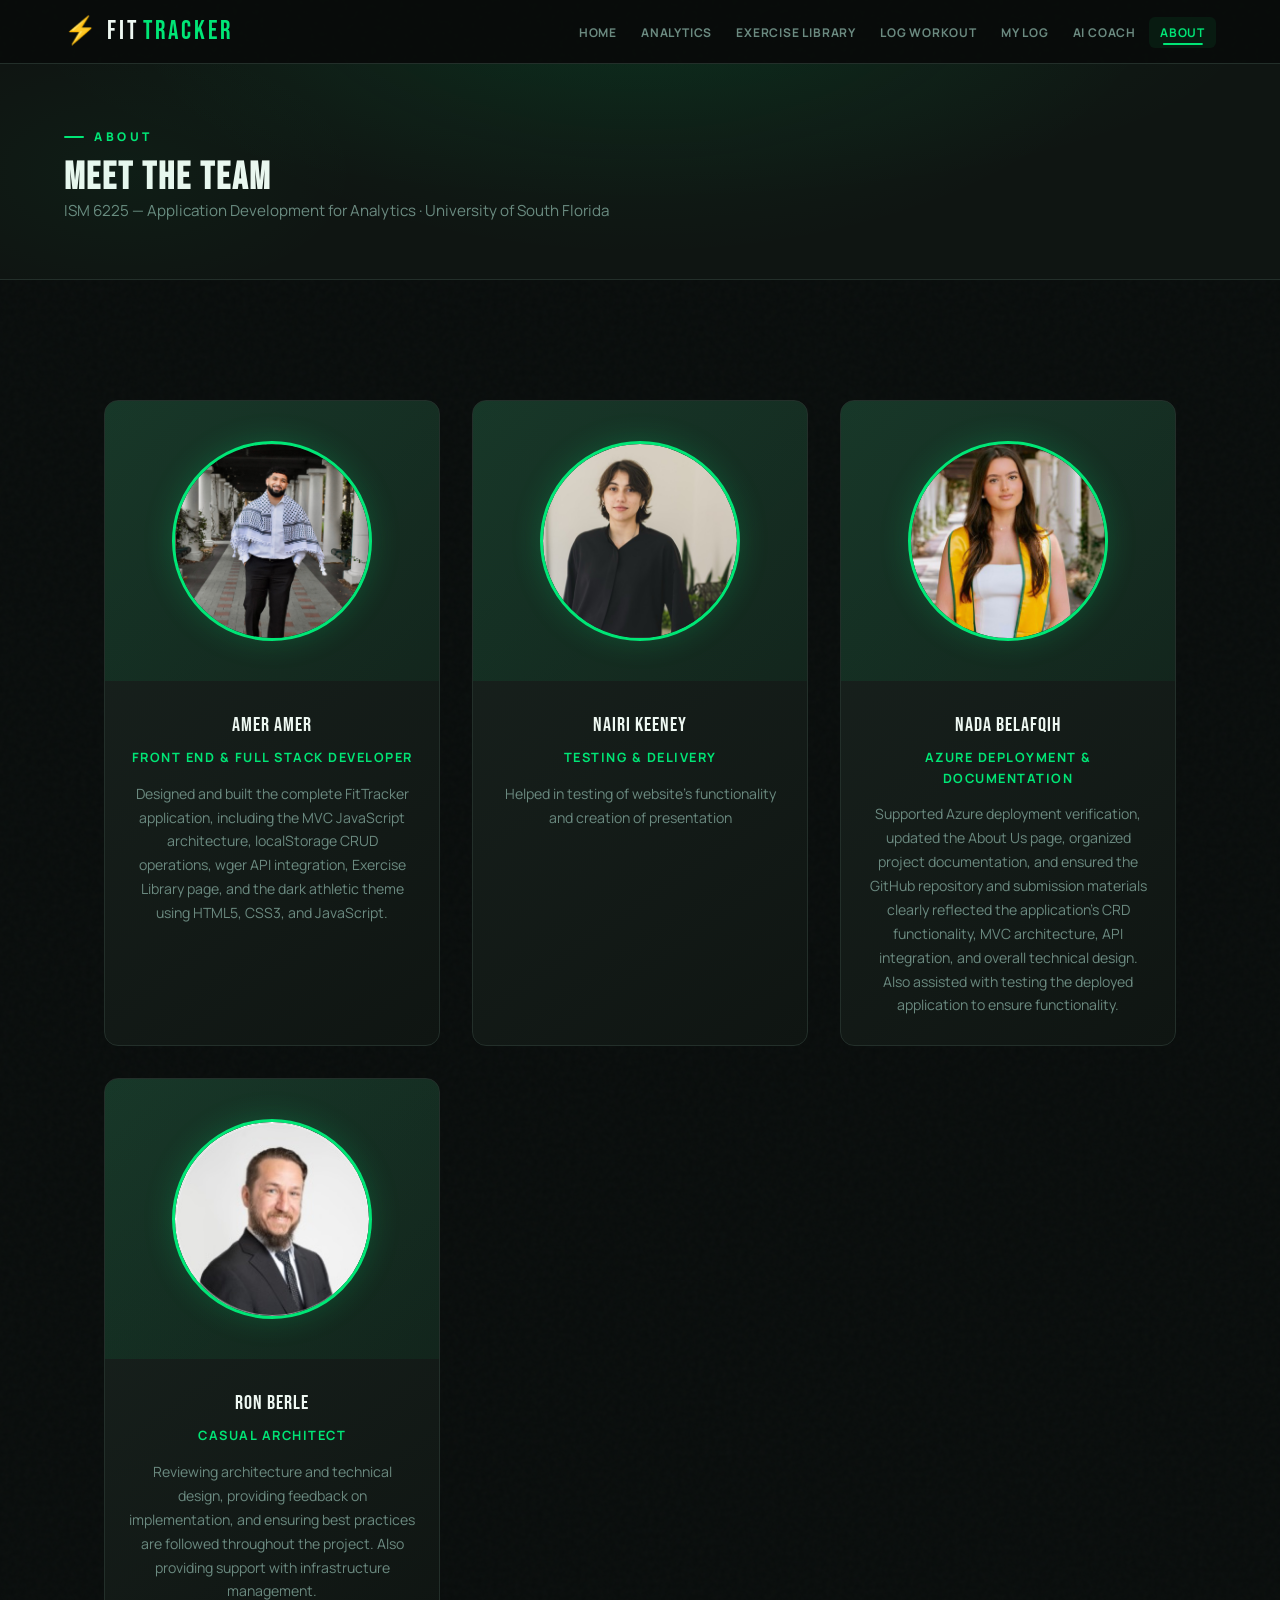
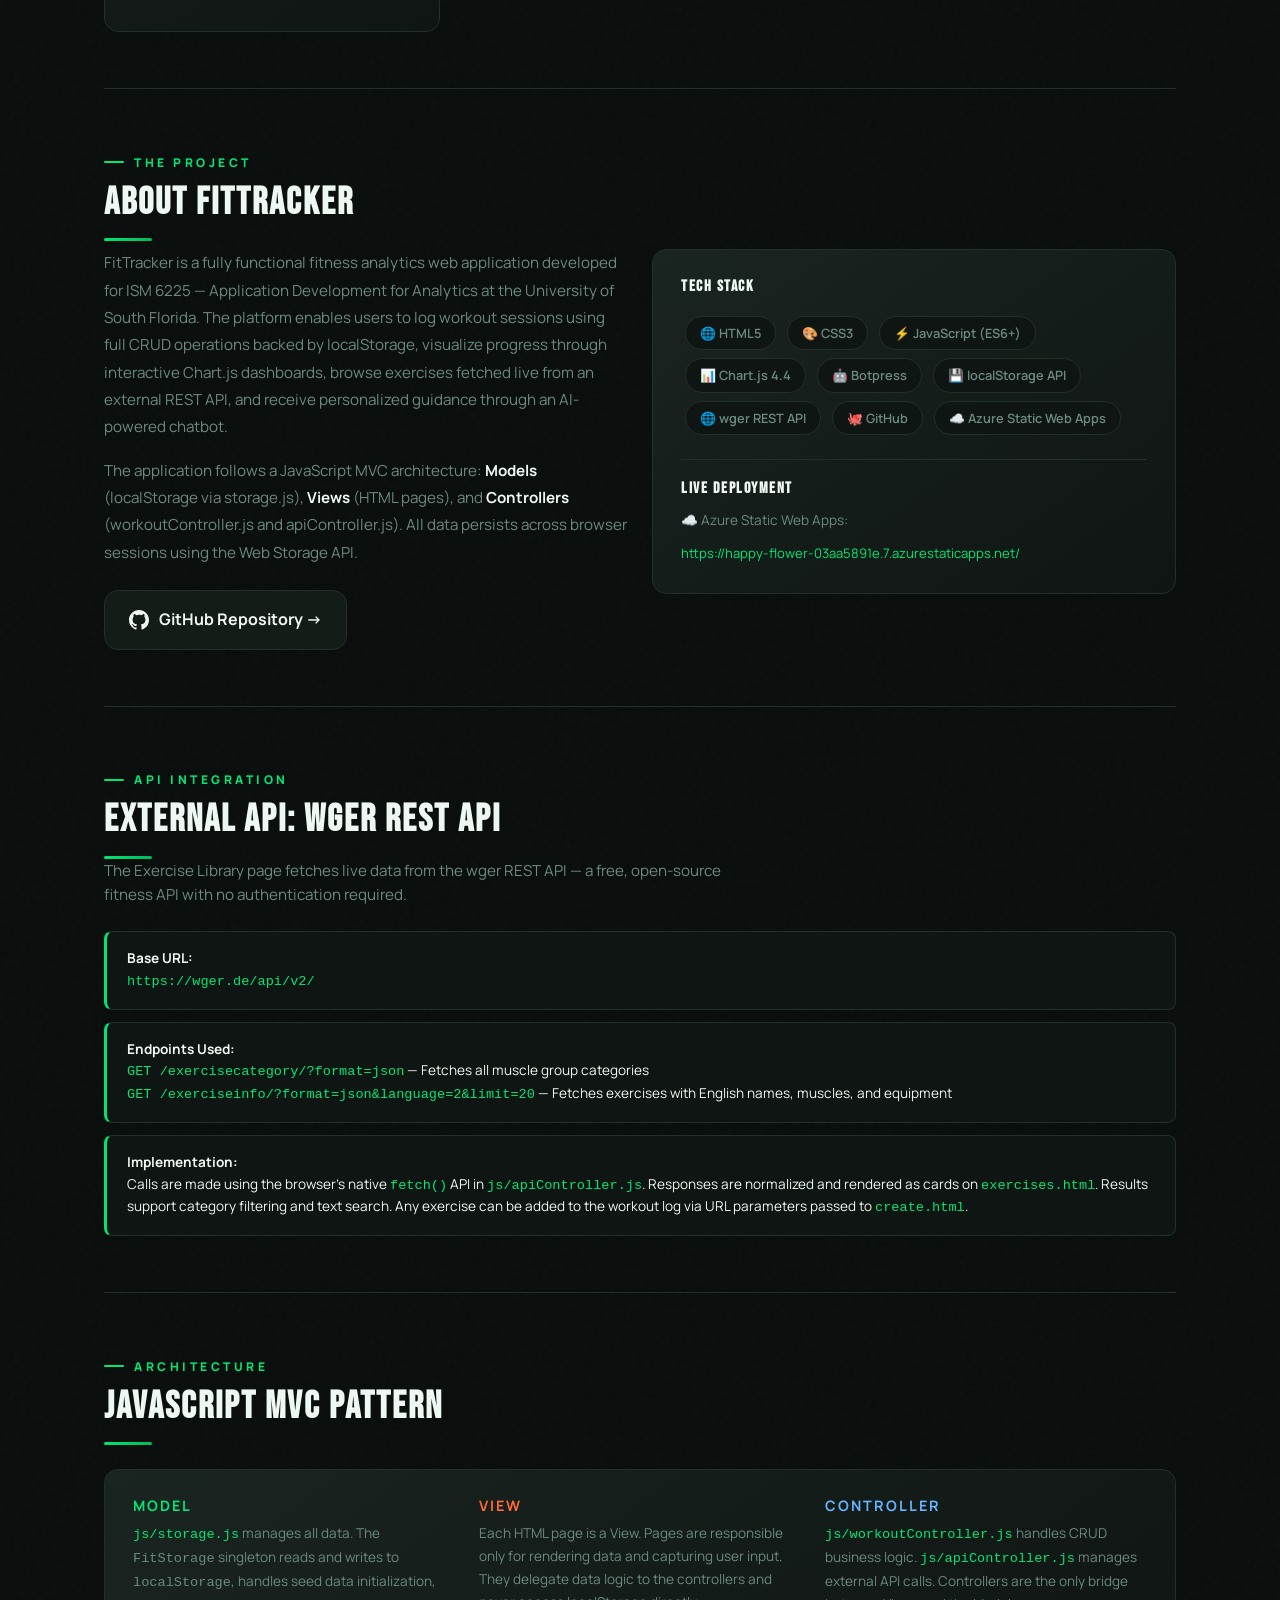
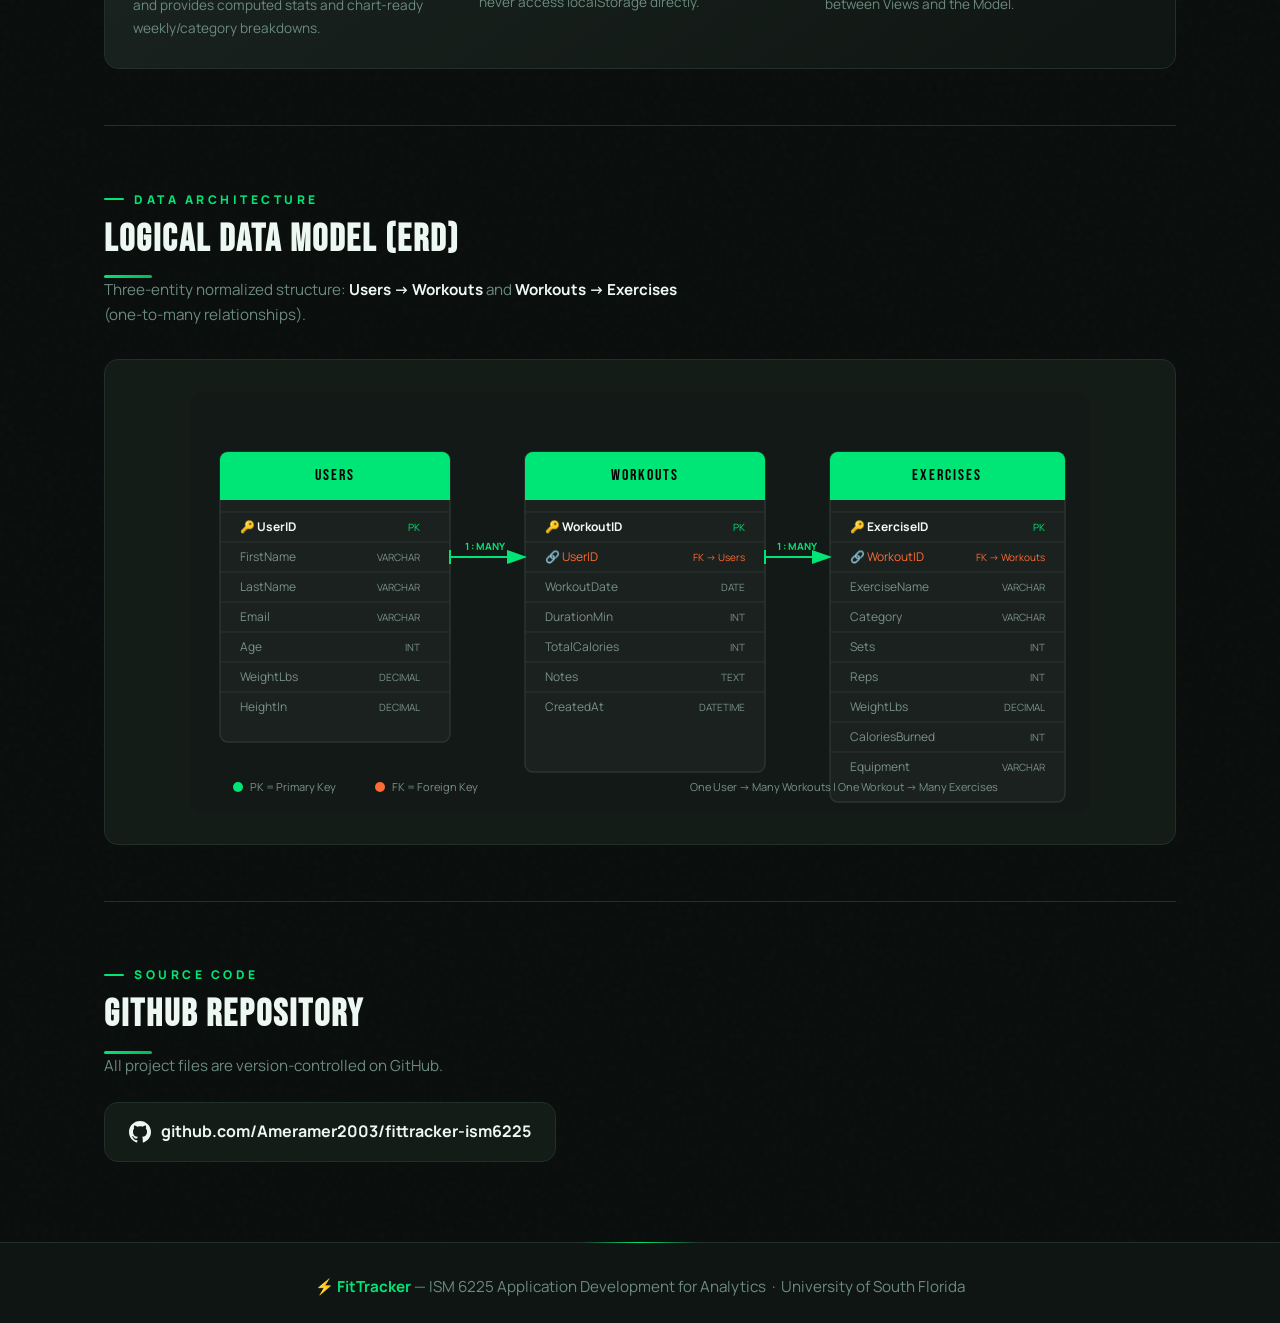
==== commit c205f9a9: "Improve About page team section with larger profile pictures and better formatting - Increased avata" ====
--- a/fittracker-final/about.html
+++ b/fittracker-final/about.html
@@ -7,26 +7,39 @@
   <link rel="stylesheet" href="styles.css" />
   <style>
     .team-grid {
-      display: grid; grid-template-columns: repeat(auto-fit, minmax(260px, 1fr));
-      gap: 24px; margin-top: 40px;
+      display: grid; grid-template-columns: repeat(auto-fit, minmax(320px, 1fr));
+      gap: 32px; margin-top: 40px;
     }
     .team-card {
-      background: var(--card); border: 1px solid var(--border);
-      border-radius: var(--radius); padding: 32px 28px; text-align: center; transition: all .25s;
-    }
-    .team-card:hover { border-color: var(--green-dim); transform: translateY(-4px); box-shadow: var(--glow); }
+      background: var(--grad-card); border: 1px solid var(--border);
+      border-radius: var(--radius); overflow: hidden; transition: all .3s cubic-bezier(0.34, 1.56, 0.64, 1);
+      display: flex; flex-direction: column;
+    }
+    .team-card:hover {
+      border-color: var(--border2);
+      transform: translateY(-6px);
+      box-shadow: var(--glow-strong);
+    }
+    .avatar-wrapper {
+      width: 100%; height: 280px; overflow: hidden; background: linear-gradient(135deg, rgba(0,230,118,0.1) 0%, rgba(0,230,118,0.05) 100%);
+      display: flex; align-items: center; justify-content: center;
+    }
     .avatar {
-      width: 80px; height: 80px; border-radius: 50%;
-      background: rgba(0,230,118,.12); border: 2px solid rgba(0,230,118,.3);
+      width: 200px; height: 200px; border-radius: 50%;
+      background: rgba(0,230,118,.15); border: 3px solid var(--green);
       display: flex; align-items: center; justify-content: center;
-      font-size: 2rem; margin: 0 auto 16px; overflow: hidden;
+      font-size: 2rem; overflow: hidden; box-shadow: 0 0 30px rgba(0,230,118,0.2);
     }
     .avatar img {
       width: 100%; height: 100%; object-fit: cover; border-radius: 50%;
     }
-    .team-name  { color: var(--white); font-size: 1.1rem; margin-bottom: 4px; font-family: 'Manrope', sans-serif; font-weight: 700; }
-    .team-role  { color: var(--green); font-size: 0.78rem; font-weight: 700; letter-spacing: 1.5px; text-transform: uppercase; margin-bottom: 12px; }
-    .team-contrib { font-size: 0.85rem; line-height: 1.6; }
+    .team-info {
+      padding: 28px 24px;
+      flex: 1; display: flex; flex-direction: column;
+    }
+    .team-name  { color: var(--white); font-size: 1.25rem; margin-bottom: 6px; font-family: 'Bebas Neue', sans-serif; letter-spacing: 1px; }
+    .team-role  { color: var(--green); font-size: 0.8rem; font-weight: 700; letter-spacing: 1.5px; text-transform: uppercase; margin-bottom: 14px; }
+    .team-contrib { font-size: 0.88rem; line-height: 1.7; color: var(--muted); flex: 1; }
     .erd-wrapper {
       background: var(--card); border: 1px solid var(--border);
       border-radius: var(--radius); padding: 32px; overflow-x: auto;
@@ -83,34 +96,50 @@
   <div class="team-grid">
 
     <div class="team-card">
-      <div class="avatar"><img src="./images/Amer Profile Pic.jpg" alt="Amer Amer"></div>
-      <div class="team-name">Amer Amer</div>
-      <div class="team-role">Front End & Full Stack Developer</div>
-      <p class="team-contrib">Designed and built the complete FitTracker application, including the MVC JavaScript architecture, localStorage CRUD operations, wger API integration, Exercise Library page, and the dark athletic theme using HTML5, CSS3, and JavaScript.</p>
+      <div class="avatar-wrapper">
+        <div class="avatar"><img src="./images/Amer Profile Pic.jpg" alt="Amer Amer"></div>
+      </div>
+      <div class="team-info" style="text-align: center;">
+        <div class="team-name">Amer Amer</div>
+        <div class="team-role">Front End & Full Stack Developer</div>
+        <p class="team-contrib">Designed and built the complete FitTracker application, including the MVC JavaScript architecture, localStorage CRUD operations, wger API integration, Exercise Library page, and the dark athletic theme using HTML5, CSS3, and JavaScript.</p>
+      </div>
     </div>
 
     <!-- TEAMMATE 2 -- Update name, role, and contribution below -->
     <div class="team-card">
-      <div class="avatar"><img src="./images/Nairi Profile Pic.jpg" alt="Nairi Keeney"></div>
-      <div class="team-name">Nairi Keeney</div>
-      <div class="team-role">Testing & Delivery</div>
-      <p class="team-contrib">Helped in testing of website's functionality and creation of presentation</p>
+      <div class="avatar-wrapper">
+        <div class="avatar"><img src="./images/Nairi Profile Pic.jpg" alt="Nairi Keeney"></div>
+      </div>
+      <div class="team-info" style="text-align: center;">
+        <div class="team-name">Nairi Keeney</div>
+        <div class="team-role">Testing & Delivery</div>
+        <p class="team-contrib">Helped in testing of website's functionality and creation of presentation</p>
+      </div>
     </div>
 
     <!-- TEAMMATE 3 -- Update name, role, and contribution below -->
     <div class="team-card">
-      <div class="avatar"><img src="./images/Nada Profile Pic.jpg" alt="Nada Belafqih"></div>
-      <div class="team-name">Nada Belafqih</div>
-      <div class="team-role">Azure Deployment & Documentation</div>
-      <p class="team-contrib">Supported Azure deployment verification, updated the About Us page, organized project documentation, and ensured the GitHub repository and submission materials clearly reflected the application's CRD functionality, MVC architecture, API integration, and overall technical design. Also assisted with testing the deployed application to ensure functionality. </p>
+      <div class="avatar-wrapper">
+        <div class="avatar"><img src="./images/Nada Profile Pic.jpg" alt="Nada Belafqih"></div>
+      </div>
+      <div class="team-info" style="text-align: center;">
+        <div class="team-name">Nada Belafqih</div>
+        <div class="team-role">Azure Deployment & Documentation</div>
+        <p class="team-contrib">Supported Azure deployment verification, updated the About Us page, organized project documentation, and ensured the GitHub repository and submission materials clearly reflected the application's CRD functionality, MVC architecture, API integration, and overall technical design. Also assisted with testing the deployed application to ensure functionality. </p>
+      </div>
     </div>
 
     <!-- TEAMMATE 4 -- Update name, role, and contribution below -->
     <div class="team-card">
-      <div class="avatar"><img src="./images/Ron Profile Pic.jpg" alt="Ron Berle"></div>
-      <div class="team-name">Ron Berle</div>
-      <div class="team-role">Casual Architect</div>
-      <p class="team-contrib">Reviewing architecture and technical design, providing feedback on implementation, and ensuring best practices are followed throughout the project.  Also providing support with infrastructure management.</p>
+      <div class="avatar-wrapper">
+        <div class="avatar"><img src="./images/Ron Profile Pic.jpg" alt="Ron Berle"></div>
+      </div>
+      <div class="team-info" style="text-align: center;">
+        <div class="team-name">Ron Berle</div>
+        <div class="team-role">Casual Architect</div>
+        <p class="team-contrib">Reviewing architecture and technical design, providing feedback on implementation, and ensuring best practices are followed throughout the project.  Also providing support with infrastructure management.</p>
+      </div>
     </div>
 
   </div>
